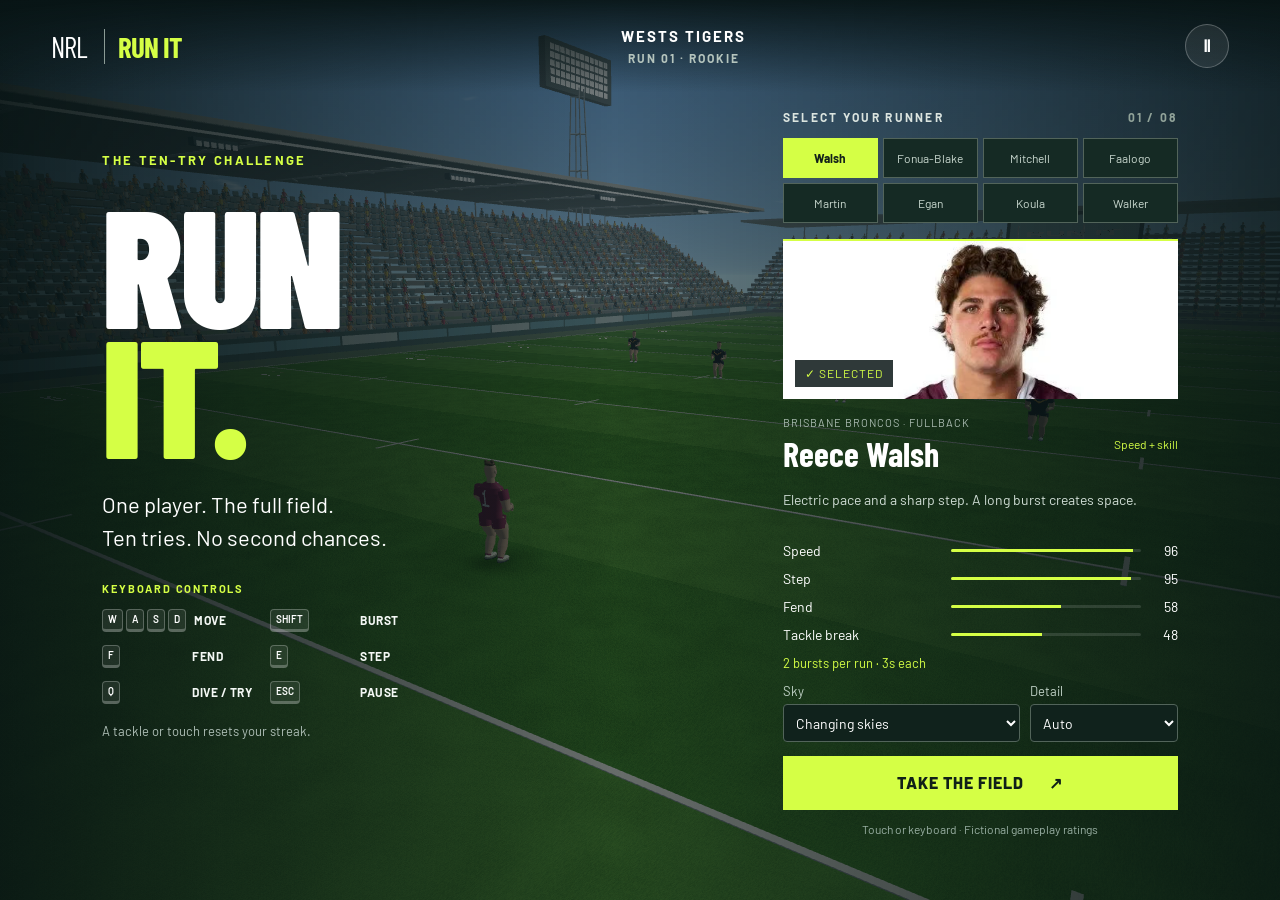
==== index.html @ cd585679 "Match player cards and celebrate game completion" ====
<!doctype html><html lang="en"><head><meta charset="utf-8"><meta name="viewport" content="width=device-width,initial-scale=1,viewport-fit=cover"><title>NRL · Run It</title><link rel="preload" as="image" href="walsh.webp"><link rel="preload" as="image" href="fonua-blake.webp"><link rel="preload" as="image" href="mitchell.webp"><link rel="preload" as="image" href="faalogo.webp"><link rel="preload" as="image" href="martin.webp"><link rel="preload" as="image" href="egan.webp"><link rel="preload" as="image" href="koula.webp"><link rel="preload" as="image" href="walker.webp"><link rel="stylesheet" href="style.css?v=16"></head><body><canvas id="pitch" aria-label="Third-person rugby league game"></canvas><header><div class="brand">NRL <b>RUN IT</b></div><div class="match"><b id="team-name">WESTS TIGERS</b> <span id="level">RUN 01 · ROOKIE</span></div><button id="pause" aria-label="Pause game">Ⅱ</button></header><div id="hud" hidden><div id="runner-hud"></div><div class="score"><strong id="tries">0</strong><span>/ 10<br>CONSECUTIVE TRIES</span></div><div class="distance"><b id="metres">100</b> m to try line<div><i id="progress"></i></div></div><div id="weather-label"></div><div id="message" role="status"></div><div class="abilities"><div><kbd>SHIFT</kbd><b>BURST</b><span id="burst">Ready · 3 sec</span><div class="ability-meter" aria-hidden="true"><i id="burst-bar"></i></div></div><div><kbd>F</kbd><b>FEND</b><span id="fend">Ready</span><div class="ability-meter" aria-hidden="true"><i id="fend-bar"></i></div></div><div><kbd>E</kbd><b>STEP</b><span id="step">Ready</span><div class="ability-meter" aria-hidden="true"><i id="step-bar"></i></div></div><div><kbd>Q</kbd><b>GROUND IT</b><span>At the try line</span><div class="ability-meter" aria-hidden="true"><i id="ground-bar"></i></div></div></div><div class="move"><kbd>W</kbd><kbd>A</kbd><kbd>S</kbd><kbd>D</kbd> MOVE <span>ESC · PAUSE</span></div></div><main id="menu"><section class="intro"><div class="eyebrow">THE TEN-TRY CHALLENGE</div><h1>RUN<br><em>IT.</em></h1><p>One player. The full field.<br>Ten tries. No second chances.</p><div class="rule"><div class="controls-title">KEYBOARD CONTROLS</div><div class="menu-controls"><div><span class="keys"><kbd>W</kbd><kbd>A</kbd><kbd>S</kbd><kbd>D</kbd></span><b>Move</b></div><div><span class="keys"><kbd>SHIFT</kbd></span><b>Burst</b></div><div><span class="keys"><kbd>F</kbd></span><b>Fend</b></div><div><span class="keys"><kbd>E</kbd></span><b>Step</b></div><div><span class="keys"><kbd>Q</kbd></span><b>Dive / try</b></div><div><span class="keys"><kbd>ESC</kbd></span><b>Pause</b></div></div><small>A tackle or touch resets your streak.</small></div></section><section class="selection"><div class="eyebrow">SELECT YOUR RUNNER <span id="selection-count">01 / 08</span></div><div class="runner-picker" aria-label="Choose your attacker"><button id="pick-0" aria-pressed="true">Walsh</button><button id="pick-1" aria-pressed="false">Fonua-Blake</button><button id="pick-2" aria-pressed="false">Mitchell</button><button id="pick-3" aria-pressed="false">Faalogo</button><button id="pick-4" aria-pressed="false">Martin</button><button id="pick-5" aria-pressed="false">Egan</button><button id="pick-6" aria-pressed="false">Koula</button><button id="pick-7" aria-pressed="false">Walker</button></div><div class="portrait"><img id="player-photo" class="solid-background" src="walsh.webp" alt="Reece Walsh in a Brisbane Broncos jersey"><div class="number" id="player-number">1</div><span class="selected">✓ SELECTED</span></div><div class="player-title"><div><small id="player-club">BRISBANE BRONCOS · FULLBACK</small><h2 id="player-name">Reece Walsh</h2></div><span class="role" id="player-style">SPEED<br>+ SKILL</span></div><p id="player-description"></p><div class="stats"><label>Speed <meter id="rating-0" min="0" max="100" value="50"></meter><span id="value-0">50</span></label><label>Step <meter id="rating-1" min="0" max="100" value="50"></meter><span id="value-1">50</span></label><label>Fend <meter id="rating-2" min="0" max="100" value="50"></meter><span id="value-2">50</span></label><label>Tackle break <meter id="rating-3" min="0" max="100" value="50"></meter><span id="value-3">50</span></label></div><div id="burst-info"></div><div class="scene-options"><label>Sky<select id="weather-select"><option value="auto">Changing skies</option><option value="clear">Clear afternoon</option><option value="clouds">Cloudy</option><option value="sunset">Sunset</option><option value="storm">Storm</option><option value="night">Night under lights</option></select></label><label>Detail<select id="detail-select"><option value="auto">Auto</option><option value="high">High</option><option value="performance">Performance</option></select></label></div><button class="primary" id="start">TAKE THE FIELD <span>↗</span></button><p class="footnote">Touch or keyboard · Fictional gameplay ratings</p></section></main><div id="overlay" hidden><canvas id="celebration-canvas" hidden aria-hidden="true"></canvas><div><div id="victory-banner" hidden><span>TEN-TRY CHAMPION</span><strong>10 FROM 10</strong><small id="victory-runner">REECE WALSH</small></div><div class="eyebrow" id="result-label">RUN OVER</div><h2 id="result-title">Tackled.</h2><p id="result-body"></p><button class="primary" id="again">TRY AGAIN</button><div class="continue-hint"><kbd>SPACE</kbd><span>OR</span><kbd>ENTER</kbd> CONTINUE</div><button class="secondary" id="choose">PLAYER SELECT</button></div></div><div id="unsupported" hidden>WebGL is unavailable. Please enable hardware acceleration and reload in a desktop browser.</div><div id="touch-controls" hidden><div id="thumbstick" aria-label="Drag to move in any direction"><span class="north">▲</span><span class="south">▼</span><span class="west">◀</span><span class="east">▶</span><div id="stick-knob"></div></div><div class="touch-skills"><button id="touch-burst" title="BURST (Shift)"><kbd>SHIFT</kbd><b>BURST</b><span id="touch-burst-status">Ready</span><div class="ability-meter" aria-hidden="true"><i id="touch-burst-bar"></i></div></button><button id="touch-fend" title="FEND (F)"><kbd>F</kbd><b>FEND</b><span id="touch-fend-status">Ready</span><div class="ability-meter" aria-hidden="true"><i id="touch-fend-bar"></i></div></button><button id="touch-step" title="STEP (E)"><kbd>E</kbd><b>STEP</b><span id="touch-step-status">Ready</span><div class="ability-meter" aria-hidden="true"><i id="touch-step-bar"></i></div></button><button id="touch-ground" title="DIVE / TRY (Q)"><kbd>Q</kbd><b>DIVE / TRY</b><span id="touch-ground-status">Ready</span><div class="ability-meter" aria-hidden="true"><i id="touch-ground-bar"></i></div></button></div></div><div id="rotate-screen" hidden><div><div class="rotate-symbol">↻</div><h2>Rotate to play</h2><p>Turn your phone sideways.<br>NRL Run It plays in landscape.</p><button id="rotate-button" class="primary">LANDSCAPE / FULL SCREEN</button></div></div><script type="module" src="game.js?v=16"></script></body></html>
---- style.css ----
@import url('https://fonts.googleapis.com/css2?family=Barlow+Condensed:wght@600;700;800;900&family=Barlow:wght@400;500;600;700&display=swap');
:root{color-scheme:dark;--lime:#d5ff45;--ink:#0b1717}*{box-sizing:border-box}body{margin:0;background:var(--ink);color:#fff;font-family:Barlow,Arial,sans-serif;overflow:hidden}button{font:inherit;cursor:pointer}button:focus-visible{outline:3px solid white;outline-offset:5px}[hidden]{display:none!important}#pitch{position:fixed;width:100%;height:100%;inset:0}header{position:absolute;top:0;left:0;right:0;height:92px;display:flex;align-items:center;justify-content:space-between;padding:0 4%;background:linear-gradient(#071313e8,transparent);z-index:3}.brand{font-family:'Barlow Condensed',Impact,sans-serif;font-size:29px;letter-spacing:-1px}.brand b{border-left:1px solid #8b9b95;margin-left:13px;padding-left:13px;color:var(--lime)}.match{text-align:center;font-size:15px;font-weight:700;letter-spacing:2px}.match span{display:block;color:#b5c4bd;font-size:12px;margin-top:6px}#pause{background:#ffffff15;border:1px solid #ffffff40;border-radius:50%;width:44px;height:44px;color:#fff;font-weight:bold}#menu{position:absolute;inset:0;display:flex;align-items:center;justify-content:space-between;padding:110px 8% 32px;background:linear-gradient(90deg,#071313ea 0%,#07131375 48%,#071313dd 100%);gap:40px}.eyebrow{font-size:13px;font-weight:700;letter-spacing:2.3px;color:var(--lime)}.intro h1{font-family:'Barlow Condensed',Impact,sans-serif;font-size:clamp(100px,13vw,190px);line-height:.78;margin:30px 0;font-weight:900;letter-spacing:-4px}.intro em{font-style:normal;color:var(--lime)}.intro p{font-size:22px;line-height:1.5}.rule{font-size:14px;color:#b4c5bd;line-height:1.8;margin-top:25px}kbd{display:inline-block;background:#ffffff13;border:1px solid #ffffff40;border-bottom:3px solid #ffffff40;border-radius:4px;padding:4px 7px;font:600 12px Barlow,Arial;color:white}.selection{width:355px;flex-shrink:0}.selection>.eyebrow{display:flex;justify-content:space-between;color:#dbe4df;font-size:12px}.eyebrow span{color:#91a399}.portrait{height:235px;margin-top:16px;background:linear-gradient(145deg,#577163,#152825);position:relative;overflow:hidden;border-top:2px solid var(--lime)}.portrait img{height:120%;width:100%;object-fit:cover;object-position:top;mix-blend-mode:normal}.number{position:absolute;right:10px;bottom:-16px;font:900 100px 'Barlow Condensed',Impact;opacity:.22}.selected{position:absolute;bottom:12px;left:12px;color:var(--lime);background:#0b1717d9;padding:6px 10px;font-size:12px;letter-spacing:1px}.player-title{display:flex;justify-content:space-between;align-items:center;margin:18px 0}.player-title small{font-size:11px;letter-spacing:1px;color:#a8b9af}h2{font-family:'Barlow Condensed',Impact,sans-serif;font-size:40px;margin:3px 0}.role{font-size:12px;line-height:1.5;text-align:right;color:var(--lime)}.stats label{display:flex;align-items:center;justify-content:space-between;gap:15px;font-size:14px;margin:11px 0}.stats meter{margin-left:auto;width:48%;height:7px}meter::-webkit-meter-bar{background:#ffffff20;border:0}meter::-webkit-meter-optimum-value{background:var(--lime)}meter::-moz-meter-bar{background:var(--lime)}.primary{background:var(--lime);color:#102018;width:100%;border:0;padding:17px 22px;font-weight:800;font-size:16px;letter-spacing:1px;margin-top:20px;display:flex;justify-content:center;gap:25px}.primary:hover{background:#e3ff85}.footnote{font-size:12px;color:#99afa3;text-align:center}.score{position:absolute;top:112px;left:4%;display:flex;align-items:center;gap:14px}.score strong{font:800 70px 'Barlow Condensed',Impact;color:var(--lime)}.score span{font-size:13px;line-height:1.7;letter-spacing:1px}.distance{position:absolute;top:120px;right:4%;text-align:right;font-size:14px}.distance b{font:700 38px 'Barlow Condensed',Impact}.distance div{width:180px;height:4px;background:#ffffff40;margin-top:8px}.distance i{display:block;height:100%;background:var(--lime);width:0}.abilities{position:absolute;bottom:62px;left:50%;transform:translateX(-50%);display:flex;gap:10px}.abilities>div{width:135px;background:#091815de;border:1px solid #ffffff25;padding:12px;display:grid;gap:7px}.abilities kbd{justify-self:start}.abilities b{font-size:13px;letter-spacing:1px}.abilities span{font-size:12px;color:var(--lime)}.move{position:absolute;bottom:20px;text-align:center;width:100%;font-size:12px;letter-spacing:1px}.move span{margin-left:25px;color:#bdcbc2}#message{position:absolute;top:29%;text-align:center;width:100%;font:800 32px 'Barlow Condensed',Impact;color:var(--lime);text-shadow:0 2px 12px black}#overlay{position:absolute;inset:0;background:#071313c9;display:grid;place-items:center;z-index:4;backdrop-filter:blur(6px)}#overlay>div{width:380px;text-align:center;padding:25px}#overlay h2{font-size:70px;margin:16px 0}#overlay p{line-height:1.6;color:#c4d0c9}.secondary{background:none;color:white;border:0;margin-top:22px;font-size:13px;letter-spacing:1px}#unsupported{position:absolute;inset:40% 10%;background:#132722;padding:25px;z-index:9}@media(max-height:760px){.portrait{height:175px}.intro h1{font-size:130px}.stats label{margin:8px 0}.selection .primary{margin-top:12px}#menu{padding-top:100px}}@media(max-width:760px){#menu{padding:90px 5% 20px;gap:20px}.intro{display:none}.selection{margin:auto;width:min(355px,100%)}header{height:76px}.brand{font-size:23px}.match{font-size:11px;letter-spacing:1px}.abilities{gap:4px;width:95%}.abilities>div{width:25%;padding:8px}.score{top:85px}.distance{top:95px}.move span{display:none}}

.runner-picker{display:grid;grid-template-columns:repeat(4,1fr);gap:5px;margin-top:14px}.runner-picker button{color:#c9d8cf;background:#152a24;border:1px solid #52645a;padding:10px 2px;font-size:12px;min-height:40px}.runner-picker button[aria-pressed=true]{background:var(--lime);color:#13211a;border-color:var(--lime);font-weight:700}.selection{width:395px}.selection .portrait{height:190px}.player-title h2{font-size:34px}.role{max-width:90px}.selection .player-title{margin:12px 0}#player-description{font-size:14px;line-height:1.5;margin:10px 0;color:#d0ddd5;min-height:42px}#burst-info{font-size:13px;color:var(--lime);margin-top:12px}#runner-hud{position:absolute;left:4%;top:92px;font-size:14px;color:var(--lime)}.match b{font-weight:700}.stats label>span{width:22px;text-align:right}#menu{overflow-y:auto}.selection .primary{margin-top:14px}@media(max-height:800px){#menu{align-items:flex-start}.selection .portrait{height:135px}.selection .stats label{margin:6px 0}.intro{padding-top:45px}}@media(max-width:760px){.selection{width:min(395px,100%)}.match{max-width:48%}#runner-hud{top:78px}.score{top:102px}}

#touch-controls{position:fixed;inset:0;pointer-events:none;z-index:3;user-select:none;-webkit-user-select:none}#thumbstick{position:absolute;left:max(22px,env(safe-area-inset-left));bottom:max(18px,env(safe-area-inset-bottom));width:138px;height:138px;border-radius:50%;background:#081b18aa;border:2px solid #d5ff4570;pointer-events:auto;touch-action:none;display:grid;place-items:center}#thumbstick>span{position:absolute;color:#d5ff45b0;font-size:18px}#thumbstick .north{top:7px}#thumbstick .south{bottom:7px}#thumbstick .west{left:9px}#thumbstick .east{right:9px}#stick-knob{width:53px;height:53px;border-radius:50%;background:#d5ff45c9;border:2px solid #f0ffd2;box-shadow:0 3px 12px #0006;pointer-events:none}.touch-skills{position:absolute;right:max(20px,env(safe-area-inset-right));bottom:max(16px,env(safe-area-inset-bottom));display:grid;grid-template-columns:repeat(2,90px);gap:9px}.touch-skills button{border-radius:22px;min-height:62px;border:1px solid #d5ff4588;background:#102820ed;color:white;touch-action:none;pointer-events:auto;display:grid;place-content:center;gap:5px}.touch-skills button b{font-size:14px}.touch-skills button span{font-size:12px;color:var(--lime)}.touch-skills button:active{background:#506d27}.touch-skills button:disabled{opacity:.55}.touch-skills #touch-ground{border-color:white}#rotate-screen{position:fixed;inset:0;z-index:30;background:#0b1717;display:grid;place-items:center;text-align:center;padding:24px}#rotate-screen>div{max-width:350px}.rotate-symbol{font-size:80px;color:var(--lime)}#rotate-screen p{line-height:1.6;color:#c6d8cf}body{overscroll-behavior:none}button{touch-action:manipulation}
@media(any-pointer:coarse){.abilities,.move{display:none}#pitch{touch-action:none}header{padding-left:max(20px,env(safe-area-inset-left));padding-right:max(20px,env(safe-area-inset-right))}.rule{display:none}}
@media(any-pointer:coarse) and (orientation:landscape) and (max-height:600px){header{height:52px}.brand{font-size:23px}.match{font-size:12px;max-width:48%}.match span{margin-top:2px}#pause{height:38px;width:38px}#runner-hud{top:56px;left:max(22px,env(safe-area-inset-left));font-size:12px}.score{top:74px;left:max(22px,env(safe-area-inset-left));gap:8px}.score strong{font-size:42px}.score span{font-size:10px}.distance{top:55px;right:max(22px,env(safe-area-inset-right));font-size:12px}.distance b{font-size:28px}.distance div{width:130px}#message{top:24%;font-size:25px}#menu{padding:62px max(24px,env(safe-area-inset-right)) 15px;display:block}.intro{display:none}.selection{width:100%;max-width:820px;margin:auto;display:grid;grid-template-columns:35% 1fr;gap:5px 20px}.selection>.eyebrow{grid-column:1/-1}.runner-picker{grid-column:1/-1;margin:3px 0}.selection .portrait{grid-column:1;grid-row:3/8;height:190px;margin:5px 0}.selection .player-title{grid-column:2;margin:0}.selection h2{font-size:27px}.selection .role{display:none}#player-description{grid-column:2;font-size:13px;min-height:0;margin:0}.stats{display:none}#burst-info{grid-column:2;margin:4px 0;font-size:12px}.selection #start{grid-column:2;margin:0;padding:12px;min-height:44px}.selection .footnote{grid-column:2;margin:0}.runner-picker button{min-height:38px;padding:6px;font-size:13px}#overlay>div{padding:10px;width:350px}#overlay h2{font-size:48px;margin:8px 0}#overlay .primary{margin-top:8px;padding:12px}#overlay .secondary{margin-top:12px}}

.scene-options{display:grid;grid-template-columns:1.6fr 1fr;gap:10px;margin-top:12px}.scene-options label{font-size:13px;color:#c0d1c6;display:grid;gap:5px}.scene-options select{border:1px solid #52645a;border-radius:4px;background:#10221c;color:#fff;min-height:38px;width:100%;font:14px Barlow,Arial,sans-serif;padding:5px 8px}#weather-label{position:absolute;top:94px;left:50%;transform:translateX(-50%);font-size:13px;letter-spacing:.8px;color:#e7eddd;text-shadow:0 2px 5px #000}#menu{align-items:flex-start}.selection .portrait{height:160px}.intro{margin-top:42px}@media(any-pointer:coarse) and (orientation:landscape) and (max-height:600px){.scene-options{grid-column:2;margin-top:0;gap:8px}.scene-options label{font-size:12px}.scene-options select{min-height:34px;font-size:13px}.selection .portrait{height:210px;grid-row:3/10}.selection #start{grid-row:auto}.selection .footnote{display:none}#weather-label{top:79px;font-size:12px}}

.touch-skills button{min-height:76px;padding:8px 4px;gap:3px}.touch-skills button kbd{justify-self:center;font-size:12px;line-height:14px;padding:1px 6px;border-bottom-width:2px;color:#fff}

.controls-title{color:#d5ff45;font-size:11px;font-weight:700;letter-spacing:1.8px;margin-bottom:8px}.menu-controls{display:grid;grid-template-columns:1.15fr 1fr;gap:7px 18px;max-width:430px;margin-bottom:11px}.menu-controls>div{display:flex;align-items:center;gap:8px;min-height:29px}.menu-controls .keys{display:flex;align-items:center;gap:3px;min-width:82px}.menu-controls kbd{padding:2px 5px;font-size:10px;line-height:15px;text-align:center}.menu-controls b{color:#f4f8f5;font-size:12px;letter-spacing:.5px;text-transform:uppercase}.rule small{color:#aebeb6;font-size:13px}

.ability-meter{height:5px;width:100%;overflow:hidden;background:#ffffff1f;border:1px solid #ffffff1c;border-radius:5px}.ability-meter i{display:block;width:100%;height:100%;background:linear-gradient(90deg,#8fcf24,#d5ff45);box-shadow:0 0 8px #d5ff4575;transform:scaleX(1);transform-origin:left center;transition:transform .08s linear}.touch-skills .ability-meter{width:68px;justify-self:center;height:4px}

.continue-hint{display:flex;align-items:center;justify-content:center;gap:7px!important;margin:11px 0 0!important;color:#b8c8c0!important;font-size:11px!important;letter-spacing:1px}.continue-hint kbd{padding:2px 6px;font-size:10px}.continue-hint span{opacity:.7}
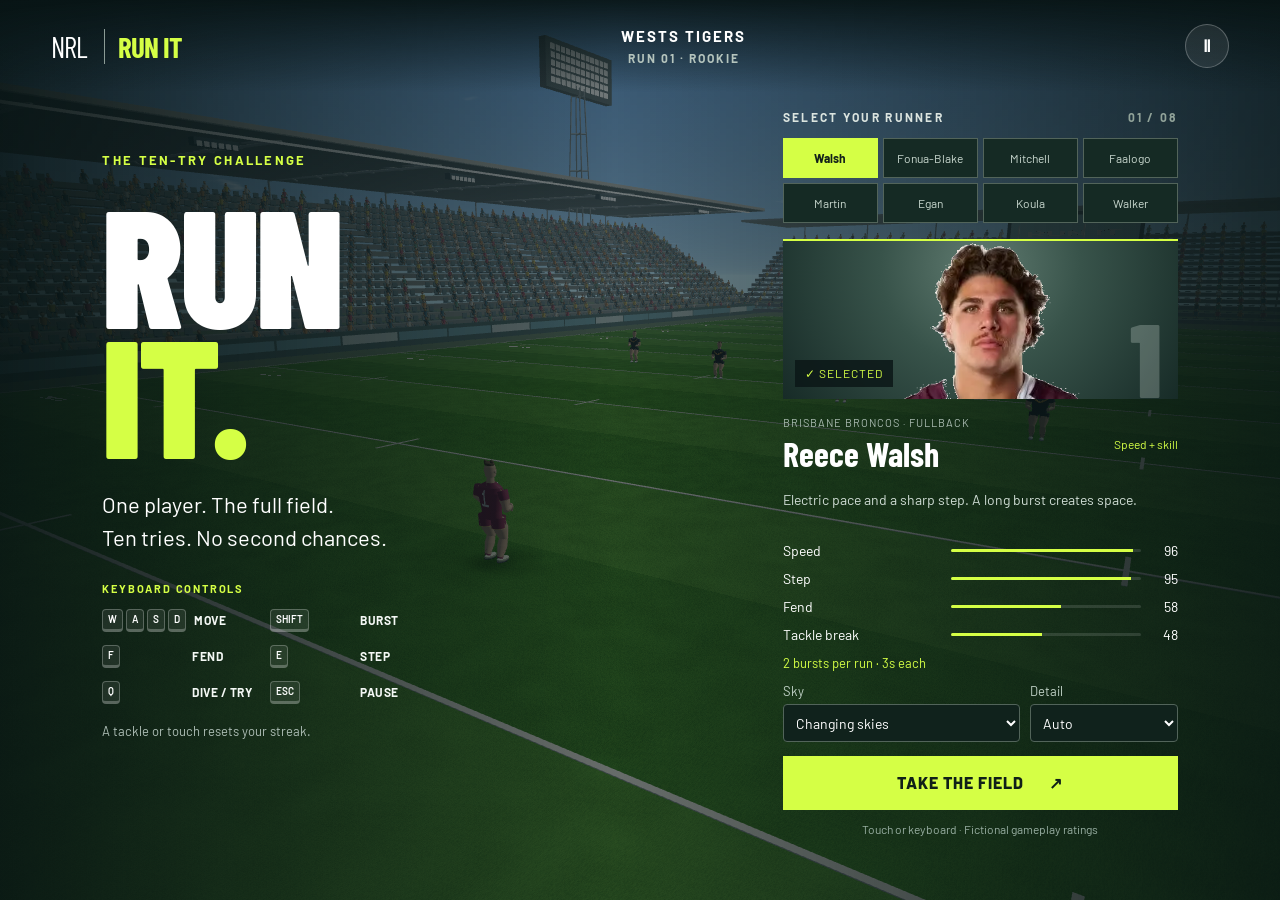
==== commit 6a4cfcb3: "Fix first four player card cutouts" ====
--- a/index.html
+++ b/index.html
@@ -1 +1 @@
-<!doctype html><html lang="en"><head><meta charset="utf-8"><meta name="viewport" content="width=device-width,initial-scale=1,viewport-fit=cover"><title>NRL · Run It</title><link rel="preload" as="image" href="walsh.webp"><link rel="preload" as="image" href="fonua-blake.webp"><link rel="preload" as="image" href="mitchell.webp"><link rel="preload" as="image" href="faalogo.webp"><link rel="preload" as="image" href="martin.webp"><link rel="preload" as="image" href="egan.webp"><link rel="preload" as="image" href="koula.webp"><link rel="preload" as="image" href="walker.webp"><link rel="stylesheet" href="style.css?v=16"></head><body><canvas id="pitch" aria-label="Third-person rugby league game"></canvas><header><div class="brand">NRL <b>RUN IT</b></div><div class="match"><b id="team-name">WESTS TIGERS</b> <span id="level">RUN 01 · ROOKIE</span></div><button id="pause" aria-label="Pause game">Ⅱ</button></header><div id="hud" hidden><div id="runner-hud"></div><div class="score"><strong id="tries">0</strong><span>/ 10<br>CONSECUTIVE TRIES</span></div><div class="distance"><b id="metres">100</b> m to try line<div><i id="progress"></i></div></div><div id="weather-label"></div><div id="message" role="status"></div><div class="abilities"><div><kbd>SHIFT</kbd><b>BURST</b><span id="burst">Ready · 3 sec</span><div class="ability-meter" aria-hidden="true"><i id="burst-bar"></i></div></div><div><kbd>F</kbd><b>FEND</b><span id="fend">Ready</span><div class="ability-meter" aria-hidden="true"><i id="fend-bar"></i></div></div><div><kbd>E</kbd><b>STEP</b><span id="step">Ready</span><div class="ability-meter" aria-hidden="true"><i id="step-bar"></i></div></div><div><kbd>Q</kbd><b>GROUND IT</b><span>At the try line</span><div class="ability-meter" aria-hidden="true"><i id="ground-bar"></i></div></div></div><div class="move"><kbd>W</kbd><kbd>A</kbd><kbd>S</kbd><kbd>D</kbd> MOVE <span>ESC · PAUSE</span></div></div><main id="menu"><section class="intro"><div class="eyebrow">THE TEN-TRY CHALLENGE</div><h1>RUN<br><em>IT.</em></h1><p>One player. The full field.<br>Ten tries. No second chances.</p><div class="rule"><div class="controls-title">KEYBOARD CONTROLS</div><div class="menu-controls"><div><span class="keys"><kbd>W</kbd><kbd>A</kbd><kbd>S</kbd><kbd>D</kbd></span><b>Move</b></div><div><span class="keys"><kbd>SHIFT</kbd></span><b>Burst</b></div><div><span class="keys"><kbd>F</kbd></span><b>Fend</b></div><div><span class="keys"><kbd>E</kbd></span><b>Step</b></div><div><span class="keys"><kbd>Q</kbd></span><b>Dive / try</b></div><div><span class="keys"><kbd>ESC</kbd></span><b>Pause</b></div></div><small>A tackle or touch resets your streak.</small></div></section><section class="selection"><div class="eyebrow">SELECT YOUR RUNNER <span id="selection-count">01 / 08</span></div><div class="runner-picker" aria-label="Choose your attacker"><button id="pick-0" aria-pressed="true">Walsh</button><button id="pick-1" aria-pressed="false">Fonua-Blake</button><button id="pick-2" aria-pressed="false">Mitchell</button><button id="pick-3" aria-pressed="false">Faalogo</button><button id="pick-4" aria-pressed="false">Martin</button><button id="pick-5" aria-pressed="false">Egan</button><button id="pick-6" aria-pressed="false">Koula</button><button id="pick-7" aria-pressed="false">Walker</button></div><div class="portrait"><img id="player-photo" class="solid-background" src="walsh.webp" alt="Reece Walsh in a Brisbane Broncos jersey"><div class="number" id="player-number">1</div><span class="selected">✓ SELECTED</span></div><div class="player-title"><div><small id="player-club">BRISBANE BRONCOS · FULLBACK</small><h2 id="player-name">Reece Walsh</h2></div><span class="role" id="player-style">SPEED<br>+ SKILL</span></div><p id="player-description"></p><div class="stats"><label>Speed <meter id="rating-0" min="0" max="100" value="50"></meter><span id="value-0">50</span></label><label>Step <meter id="rating-1" min="0" max="100" value="50"></meter><span id="value-1">50</span></label><label>Fend <meter id="rating-2" min="0" max="100" value="50"></meter><span id="value-2">50</span></label><label>Tackle break <meter id="rating-3" min="0" max="100" value="50"></meter><span id="value-3">50</span></label></div><div id="burst-info"></div><div class="scene-options"><label>Sky<select id="weather-select"><option value="auto">Changing skies</option><option value="clear">Clear afternoon</option><option value="clouds">Cloudy</option><option value="sunset">Sunset</option><option value="storm">Storm</option><option value="night">Night under lights</option></select></label><label>Detail<select id="detail-select"><option value="auto">Auto</option><option value="high">High</option><option value="performance">Performance</option></select></label></div><button class="primary" id="start">TAKE THE FIELD <span>↗</span></button><p class="footnote">Touch or keyboard · Fictional gameplay ratings</p></section></main><div id="overlay" hidden><canvas id="celebration-canvas" hidden aria-hidden="true"></canvas><div><div id="victory-banner" hidden><span>TEN-TRY CHAMPION</span><strong>10 FROM 10</strong><small id="victory-runner">REECE WALSH</small></div><div class="eyebrow" id="result-label">RUN OVER</div><h2 id="result-title">Tackled.</h2><p id="result-body"></p><button class="primary" id="again">TRY AGAIN</button><div class="continue-hint"><kbd>SPACE</kbd><span>OR</span><kbd>ENTER</kbd> CONTINUE</div><button class="secondary" id="choose">PLAYER SELECT</button></div></div><div id="unsupported" hidden>WebGL is unavailable. Please enable hardware acceleration and reload in a desktop browser.</div><div id="touch-controls" hidden><div id="thumbstick" aria-label="Drag to move in any direction"><span class="north">▲</span><span class="south">▼</span><span class="west">◀</span><span class="east">▶</span><div id="stick-knob"></div></div><div class="touch-skills"><button id="touch-burst" title="BURST (Shift)"><kbd>SHIFT</kbd><b>BURST</b><span id="touch-burst-status">Ready</span><div class="ability-meter" aria-hidden="true"><i id="touch-burst-bar"></i></div></button><button id="touch-fend" title="FEND (F)"><kbd>F</kbd><b>FEND</b><span id="touch-fend-status">Ready</span><div class="ability-meter" aria-hidden="true"><i id="touch-fend-bar"></i></div></button><button id="touch-step" title="STEP (E)"><kbd>E</kbd><b>STEP</b><span id="touch-step-status">Ready</span><div class="ability-meter" aria-hidden="true"><i id="touch-step-bar"></i></div></button><button id="touch-ground" title="DIVE / TRY (Q)"><kbd>Q</kbd><b>DIVE / TRY</b><span id="touch-ground-status">Ready</span><div class="ability-meter" aria-hidden="true"><i id="touch-ground-bar"></i></div></button></div></div><div id="rotate-screen" hidden><div><div class="rotate-symbol">↻</div><h2>Rotate to play</h2><p>Turn your phone sideways.<br>NRL Run It plays in landscape.</p><button id="rotate-button" class="primary">LANDSCAPE / FULL SCREEN</button></div></div><script type="module" src="game.js?v=16"></script></body></html>
+<!doctype html><html lang="en"><head><meta charset="utf-8"><meta name="viewport" content="width=device-width,initial-scale=1,viewport-fit=cover"><title>NRL · Run It</title><link rel="preload" as="image" href="walsh-card.webp"><link rel="preload" as="image" href="fonua-blake-card.webp"><link rel="preload" as="image" href="mitchell-card.webp"><link rel="preload" as="image" href="faalogo-card.webp"><link rel="preload" as="image" href="martin.webp"><link rel="preload" as="image" href="egan.webp"><link rel="preload" as="image" href="koula.webp"><link rel="preload" as="image" href="walker.webp"><link rel="stylesheet" href="style.css?v=17"></head><body><canvas id="pitch" aria-label="Third-person rugby league game"></canvas><header><div class="brand">NRL <b>RUN IT</b></div><div class="match"><b id="team-name">WESTS TIGERS</b> <span id="level">RUN 01 · ROOKIE</span></div><button id="pause" aria-label="Pause game">Ⅱ</button></header><div id="hud" hidden><div id="runner-hud"></div><div class="score"><strong id="tries">0</strong><span>/ 10<br>CONSECUTIVE TRIES</span></div><div class="distance"><b id="metres">100</b> m to try line<div><i id="progress"></i></div></div><div id="weather-label"></div><div id="message" role="status"></div><div class="abilities"><div><kbd>SHIFT</kbd><b>BURST</b><span id="burst">Ready · 3 sec</span><div class="ability-meter" aria-hidden="true"><i id="burst-bar"></i></div></div><div><kbd>F</kbd><b>FEND</b><span id="fend">Ready</span><div class="ability-meter" aria-hidden="true"><i id="fend-bar"></i></div></div><div><kbd>E</kbd><b>STEP</b><span id="step">Ready</span><div class="ability-meter" aria-hidden="true"><i id="step-bar"></i></div></div><div><kbd>Q</kbd><b>GROUND IT</b><span>At the try line</span><div class="ability-meter" aria-hidden="true"><i id="ground-bar"></i></div></div></div><div class="move"><kbd>W</kbd><kbd>A</kbd><kbd>S</kbd><kbd>D</kbd> MOVE <span>ESC · PAUSE</span></div></div><main id="menu"><section class="intro"><div class="eyebrow">THE TEN-TRY CHALLENGE</div><h1>RUN<br><em>IT.</em></h1><p>One player. The full field.<br>Ten tries. No second chances.</p><div class="rule"><div class="controls-title">KEYBOARD CONTROLS</div><div class="menu-controls"><div><span class="keys"><kbd>W</kbd><kbd>A</kbd><kbd>S</kbd><kbd>D</kbd></span><b>Move</b></div><div><span class="keys"><kbd>SHIFT</kbd></span><b>Burst</b></div><div><span class="keys"><kbd>F</kbd></span><b>Fend</b></div><div><span class="keys"><kbd>E</kbd></span><b>Step</b></div><div><span class="keys"><kbd>Q</kbd></span><b>Dive / try</b></div><div><span class="keys"><kbd>ESC</kbd></span><b>Pause</b></div></div><small>A tackle or touch resets your streak.</small></div></section><section class="selection"><div class="eyebrow">SELECT YOUR RUNNER <span id="selection-count">01 / 08</span></div><div class="runner-picker" aria-label="Choose your attacker"><button id="pick-0" aria-pressed="true">Walsh</button><button id="pick-1" aria-pressed="false">Fonua-Blake</button><button id="pick-2" aria-pressed="false">Mitchell</button><button id="pick-3" aria-pressed="false">Faalogo</button><button id="pick-4" aria-pressed="false">Martin</button><button id="pick-5" aria-pressed="false">Egan</button><button id="pick-6" aria-pressed="false">Koula</button><button id="pick-7" aria-pressed="false">Walker</button></div><div class="portrait"><img id="player-photo" src="walsh-card.webp" alt="Reece Walsh in a Brisbane Broncos jersey"><div class="number" id="player-number">1</div><span class="selected">✓ SELECTED</span></div><div class="player-title"><div><small id="player-club">BRISBANE BRONCOS · FULLBACK</small><h2 id="player-name">Reece Walsh</h2></div><span class="role" id="player-style">SPEED<br>+ SKILL</span></div><p id="player-description"></p><div class="stats"><label>Speed <meter id="rating-0" min="0" max="100" value="50"></meter><span id="value-0">50</span></label><label>Step <meter id="rating-1" min="0" max="100" value="50"></meter><span id="value-1">50</span></label><label>Fend <meter id="rating-2" min="0" max="100" value="50"></meter><span id="value-2">50</span></label><label>Tackle break <meter id="rating-3" min="0" max="100" value="50"></meter><span id="value-3">50</span></label></div><div id="burst-info"></div><div class="scene-options"><label>Sky<select id="weather-select"><option value="auto">Changing skies</option><option value="clear">Clear afternoon</option><option value="clouds">Cloudy</option><option value="sunset">Sunset</option><option value="storm">Storm</option><option value="night">Night under lights</option></select></label><label>Detail<select id="detail-select"><option value="auto">Auto</option><option value="high">High</option><option value="performance">Performance</option></select></label></div><button class="primary" id="start">TAKE THE FIELD <span>↗</span></button><p class="footnote">Touch or keyboard · Fictional gameplay ratings</p></section></main><div id="overlay" hidden><canvas id="celebration-canvas" hidden aria-hidden="true"></canvas><div><div id="victory-banner" hidden><span>TEN-TRY CHAMPION</span><strong>10 FROM 10</strong><small id="victory-runner">REECE WALSH</small></div><div class="eyebrow" id="result-label">RUN OVER</div><h2 id="result-title">Tackled.</h2><p id="result-body"></p><button class="primary" id="again">TRY AGAIN</button><div class="continue-hint"><kbd>SPACE</kbd><span>OR</span><kbd>ENTER</kbd> CONTINUE</div><button class="secondary" id="choose">PLAYER SELECT</button></div></div><div id="unsupported" hidden>WebGL is unavailable. Please enable hardware acceleration and reload in a desktop browser.</div><div id="touch-controls" hidden><div id="thumbstick" aria-label="Drag to move in any direction"><span class="north">▲</span><span class="south">▼</span><span class="west">◀</span><span class="east">▶</span><div id="stick-knob"></div></div><div class="touch-skills"><button id="touch-burst" title="BURST (Shift)"><kbd>SHIFT</kbd><b>BURST</b><span id="touch-burst-status">Ready</span><div class="ability-meter" aria-hidden="true"><i id="touch-burst-bar"></i></div></button><button id="touch-fend" title="FEND (F)"><kbd>F</kbd><b>FEND</b><span id="touch-fend-status">Ready</span><div class="ability-meter" aria-hidden="true"><i id="touch-fend-bar"></i></div></button><button id="touch-step" title="STEP (E)"><kbd>E</kbd><b>STEP</b><span id="touch-step-status">Ready</span><div class="ability-meter" aria-hidden="true"><i id="touch-step-bar"></i></div></button><button id="touch-ground" title="DIVE / TRY (Q)"><kbd>Q</kbd><b>DIVE / TRY</b><span id="touch-ground-status">Ready</span><div class="ability-meter" aria-hidden="true"><i id="touch-ground-bar"></i></div></button></div></div><div id="rotate-screen" hidden><div><div class="rotate-symbol">↻</div><h2>Rotate to play</h2><p>Turn your phone sideways.<br>NRL Run It plays in landscape.</p><button id="rotate-button" class="primary">LANDSCAPE / FULL SCREEN</button></div></div><script type="module" src="game.js?v=17"></script></body></html>
--- a/style.css
+++ b/style.css
@@ -16,3 +16,26 @@
 .ability-meter{height:5px;width:100%;overflow:hidden;background:#ffffff1f;border:1px solid #ffffff1c;border-radius:5px}.ability-meter i{display:block;width:100%;height:100%;background:linear-gradient(90deg,#8fcf24,#d5ff45);box-shadow:0 0 8px #d5ff4575;transform:scaleX(1);transform-origin:left center;transition:transform .08s linear}.touch-skills .ability-meter{width:68px;justify-self:center;height:4px}
 
 .continue-hint{display:flex;align-items:center;justify-content:center;gap:7px!important;margin:11px 0 0!important;color:#b8c8c0!important;font-size:11px!important;letter-spacing:1px}.continue-hint kbd{padding:2px 6px;font-size:10px}.continue-hint span{opacity:.7}
+
+/* Give every supplied portrait the same floodlit, dark-green card treatment. */
+.portrait{isolation:isolate;background:radial-gradient(circle at 50% 15%,#607b70 0,#38534a 42%,#172b27 100%)}
+.portrait img{position:relative;z-index:1}
+.portrait .number{z-index:2;right:16px;bottom:-10px;color:#eef8f1;opacity:.24;font-size:104px;line-height:1}
+.portrait .selected{z-index:3}
+
+#celebration-canvas{position:absolute;inset:0;width:100%;height:100%;z-index:0;pointer-events:none}
+#overlay>div{position:relative;z-index:1}
+#victory-banner{margin:0 auto 15px;padding:13px 34px 12px;background:linear-gradient(105deg,#d5ff45,#f3ffbf 48%,#d5ff45);color:#0b1717;border:3px solid #fff;box-shadow:0 0 0 6px #d5ff4530,0 16px 50px #0009;transform:skew(-5deg);animation:victory-arrival .58s cubic-bezier(.2,.9,.25,1.2) both}
+#victory-banner>*{display:block;transform:skew(5deg)}
+#victory-banner span{font-size:13px;font-weight:800;letter-spacing:4px}
+#victory-banner strong{font:900 clamp(50px,8vw,88px)/.82 'Barlow Condensed',Impact,sans-serif;letter-spacing:-2px;margin:8px 0 11px}
+#victory-banner small{font-size:14px;font-weight:800;letter-spacing:2px}
+#overlay[data-state="victory"]{background:radial-gradient(circle at center,#153b2ac9,#050d0de8 70%);backdrop-filter:blur(3px)}
+#overlay[data-state="victory"]>div{width:min(680px,calc(100vw - 32px));padding:28px 46px 24px;background:#071713e8;border:1px solid #d5ff4560;box-shadow:0 24px 80px #000b}
+#overlay[data-state="victory"] #result-label{color:#fff}
+#overlay[data-state="victory"] #result-title{font-size:clamp(62px,10vw,104px);line-height:.82;margin:17px 0 12px;color:var(--lime);text-shadow:0 0 28px #d5ff4555}
+#overlay[data-state="victory"] #result-body{font-size:18px;margin:10px auto;max-width:520px;color:#edf6f0}
+#overlay[data-state="victory"] .primary{max-width:360px;margin:20px auto 0}
+@keyframes victory-arrival{from{opacity:0;transform:translateY(-70px) scale(.72) skew(-5deg)}to{opacity:1;transform:translateY(0) scale(1) skew(-5deg)}}
+@media(max-height:600px){#overlay[data-state="victory"]>div{padding:12px 32px}#victory-banner{margin-bottom:8px;padding:7px 24px}#victory-banner strong{font-size:45px;margin:5px 0}#overlay[data-state="victory"] #result-title{font-size:52px;margin:8px 0}#overlay[data-state="victory"] #result-body{font-size:14px;margin:5px auto}#overlay[data-state="victory"] .primary{margin-top:8px;padding:10px}.continue-hint{margin-top:6px!important}}
+@media(prefers-reduced-motion:reduce){#victory-banner{animation:none}}
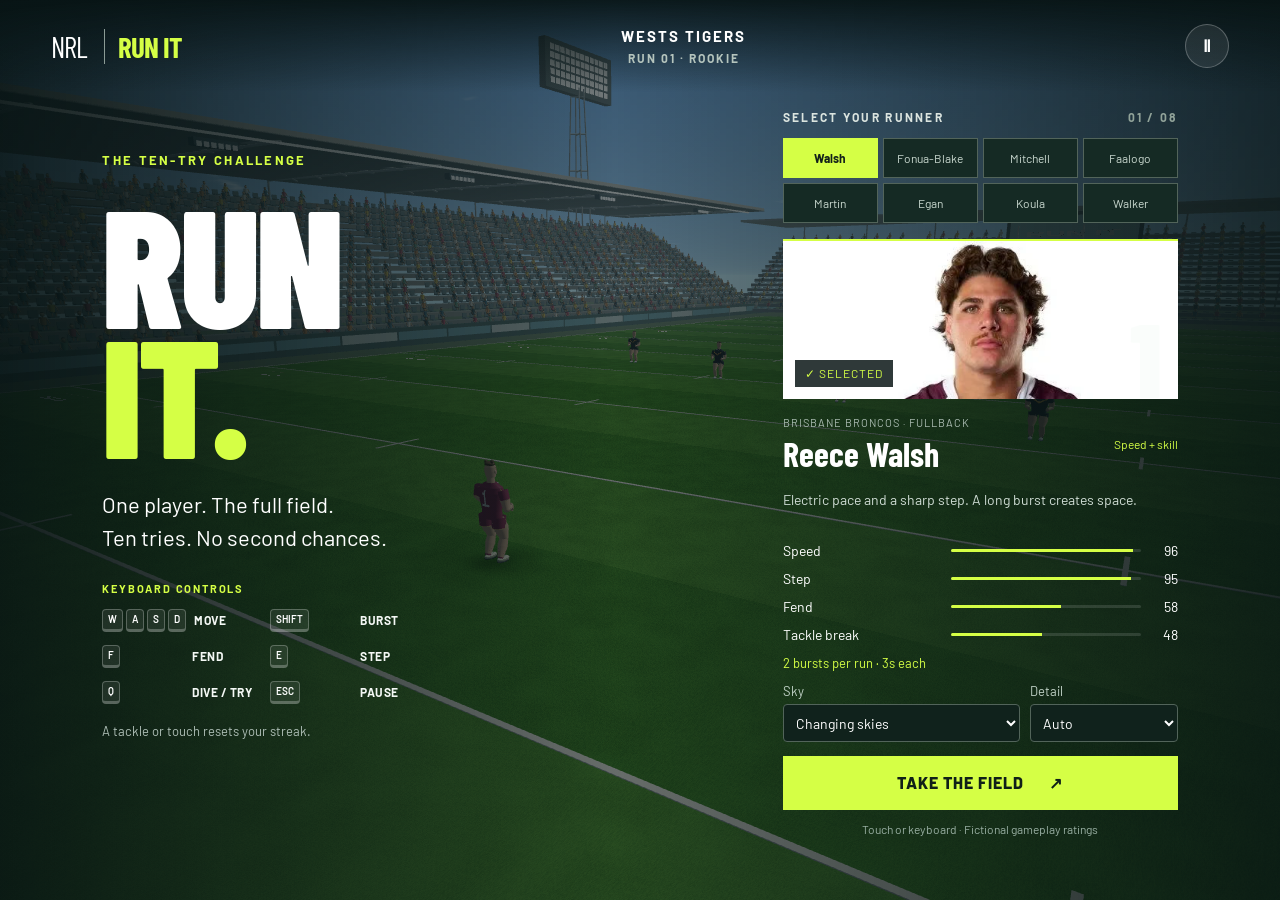
==== commit 7e319a2c: "Restore original white player portraits" ====
--- a/index.html
+++ b/index.html
@@ -1 +1 @@
-<!doctype html><html lang="en"><head><meta charset="utf-8"><meta name="viewport" content="width=device-width,initial-scale=1,viewport-fit=cover"><title>NRL · Run It</title><link rel="preload" as="image" href="walsh-card.webp"><link rel="preload" as="image" href="fonua-blake-card.webp"><link rel="preload" as="image" href="mitchell-card.webp"><link rel="preload" as="image" href="faalogo-card.webp"><link rel="preload" as="image" href="martin.webp"><link rel="preload" as="image" href="egan.webp"><link rel="preload" as="image" href="koula.webp"><link rel="preload" as="image" href="walker.webp"><link rel="stylesheet" href="style.css?v=17"></head><body><canvas id="pitch" aria-label="Third-person rugby league game"></canvas><header><div class="brand">NRL <b>RUN IT</b></div><div class="match"><b id="team-name">WESTS TIGERS</b> <span id="level">RUN 01 · ROOKIE</span></div><button id="pause" aria-label="Pause game">Ⅱ</button></header><div id="hud" hidden><div id="runner-hud"></div><div class="score"><strong id="tries">0</strong><span>/ 10<br>CONSECUTIVE TRIES</span></div><div class="distance"><b id="metres">100</b> m to try line<div><i id="progress"></i></div></div><div id="weather-label"></div><div id="message" role="status"></div><div class="abilities"><div><kbd>SHIFT</kbd><b>BURST</b><span id="burst">Ready · 3 sec</span><div class="ability-meter" aria-hidden="true"><i id="burst-bar"></i></div></div><div><kbd>F</kbd><b>FEND</b><span id="fend">Ready</span><div class="ability-meter" aria-hidden="true"><i id="fend-bar"></i></div></div><div><kbd>E</kbd><b>STEP</b><span id="step">Ready</span><div class="ability-meter" aria-hidden="true"><i id="step-bar"></i></div></div><div><kbd>Q</kbd><b>GROUND IT</b><span>At the try line</span><div class="ability-meter" aria-hidden="true"><i id="ground-bar"></i></div></div></div><div class="move"><kbd>W</kbd><kbd>A</kbd><kbd>S</kbd><kbd>D</kbd> MOVE <span>ESC · PAUSE</span></div></div><main id="menu"><section class="intro"><div class="eyebrow">THE TEN-TRY CHALLENGE</div><h1>RUN<br><em>IT.</em></h1><p>One player. The full field.<br>Ten tries. No second chances.</p><div class="rule"><div class="controls-title">KEYBOARD CONTROLS</div><div class="menu-controls"><div><span class="keys"><kbd>W</kbd><kbd>A</kbd><kbd>S</kbd><kbd>D</kbd></span><b>Move</b></div><div><span class="keys"><kbd>SHIFT</kbd></span><b>Burst</b></div><div><span class="keys"><kbd>F</kbd></span><b>Fend</b></div><div><span class="keys"><kbd>E</kbd></span><b>Step</b></div><div><span class="keys"><kbd>Q</kbd></span><b>Dive / try</b></div><div><span class="keys"><kbd>ESC</kbd></span><b>Pause</b></div></div><small>A tackle or touch resets your streak.</small></div></section><section class="selection"><div class="eyebrow">SELECT YOUR RUNNER <span id="selection-count">01 / 08</span></div><div class="runner-picker" aria-label="Choose your attacker"><button id="pick-0" aria-pressed="true">Walsh</button><button id="pick-1" aria-pressed="false">Fonua-Blake</button><button id="pick-2" aria-pressed="false">Mitchell</button><button id="pick-3" aria-pressed="false">Faalogo</button><button id="pick-4" aria-pressed="false">Martin</button><button id="pick-5" aria-pressed="false">Egan</button><button id="pick-6" aria-pressed="false">Koula</button><button id="pick-7" aria-pressed="false">Walker</button></div><div class="portrait"><img id="player-photo" src="walsh-card.webp" alt="Reece Walsh in a Brisbane Broncos jersey"><div class="number" id="player-number">1</div><span class="selected">✓ SELECTED</span></div><div class="player-title"><div><small id="player-club">BRISBANE BRONCOS · FULLBACK</small><h2 id="player-name">Reece Walsh</h2></div><span class="role" id="player-style">SPEED<br>+ SKILL</span></div><p id="player-description"></p><div class="stats"><label>Speed <meter id="rating-0" min="0" max="100" value="50"></meter><span id="value-0">50</span></label><label>Step <meter id="rating-1" min="0" max="100" value="50"></meter><span id="value-1">50</span></label><label>Fend <meter id="rating-2" min="0" max="100" value="50"></meter><span id="value-2">50</span></label><label>Tackle break <meter id="rating-3" min="0" max="100" value="50"></meter><span id="value-3">50</span></label></div><div id="burst-info"></div><div class="scene-options"><label>Sky<select id="weather-select"><option value="auto">Changing skies</option><option value="clear">Clear afternoon</option><option value="clouds">Cloudy</option><option value="sunset">Sunset</option><option value="storm">Storm</option><option value="night">Night under lights</option></select></label><label>Detail<select id="detail-select"><option value="auto">Auto</option><option value="high">High</option><option value="performance">Performance</option></select></label></div><button class="primary" id="start">TAKE THE FIELD <span>↗</span></button><p class="footnote">Touch or keyboard · Fictional gameplay ratings</p></section></main><div id="overlay" hidden><canvas id="celebration-canvas" hidden aria-hidden="true"></canvas><div><div id="victory-banner" hidden><span>TEN-TRY CHAMPION</span><strong>10 FROM 10</strong><small id="victory-runner">REECE WALSH</small></div><div class="eyebrow" id="result-label">RUN OVER</div><h2 id="result-title">Tackled.</h2><p id="result-body"></p><button class="primary" id="again">TRY AGAIN</button><div class="continue-hint"><kbd>SPACE</kbd><span>OR</span><kbd>ENTER</kbd> CONTINUE</div><button class="secondary" id="choose">PLAYER SELECT</button></div></div><div id="unsupported" hidden>WebGL is unavailable. Please enable hardware acceleration and reload in a desktop browser.</div><div id="touch-controls" hidden><div id="thumbstick" aria-label="Drag to move in any direction"><span class="north">▲</span><span class="south">▼</span><span class="west">◀</span><span class="east">▶</span><div id="stick-knob"></div></div><div class="touch-skills"><button id="touch-burst" title="BURST (Shift)"><kbd>SHIFT</kbd><b>BURST</b><span id="touch-burst-status">Ready</span><div class="ability-meter" aria-hidden="true"><i id="touch-burst-bar"></i></div></button><button id="touch-fend" title="FEND (F)"><kbd>F</kbd><b>FEND</b><span id="touch-fend-status">Ready</span><div class="ability-meter" aria-hidden="true"><i id="touch-fend-bar"></i></div></button><button id="touch-step" title="STEP (E)"><kbd>E</kbd><b>STEP</b><span id="touch-step-status">Ready</span><div class="ability-meter" aria-hidden="true"><i id="touch-step-bar"></i></div></button><button id="touch-ground" title="DIVE / TRY (Q)"><kbd>Q</kbd><b>DIVE / TRY</b><span id="touch-ground-status">Ready</span><div class="ability-meter" aria-hidden="true"><i id="touch-ground-bar"></i></div></button></div></div><div id="rotate-screen" hidden><div><div class="rotate-symbol">↻</div><h2>Rotate to play</h2><p>Turn your phone sideways.<br>NRL Run It plays in landscape.</p><button id="rotate-button" class="primary">LANDSCAPE / FULL SCREEN</button></div></div><script type="module" src="game.js?v=17"></script></body></html>+<!doctype html><html lang="en"><head><meta charset="utf-8"><meta name="viewport" content="width=device-width,initial-scale=1,viewport-fit=cover"><title>NRL · Run It</title><link rel="preload" as="image" href="walsh.webp"><link rel="preload" as="image" href="fonua-blake.webp"><link rel="preload" as="image" href="mitchell.webp"><link rel="preload" as="image" href="faalogo.webp"><link rel="preload" as="image" href="martin.webp"><link rel="preload" as="image" href="egan.webp"><link rel="preload" as="image" href="koula.webp"><link rel="preload" as="image" href="walker.webp"><link rel="stylesheet" href="style.css?v=18"></head><body><canvas id="pitch" aria-label="Third-person rugby league game"></canvas><header><div class="brand">NRL <b>RUN IT</b></div><div class="match"><b id="team-name">WESTS TIGERS</b> <span id="level">RUN 01 · ROOKIE</span></div><button id="pause" aria-label="Pause game">Ⅱ</button></header><div id="hud" hidden><div id="runner-hud"></div><div class="score"><strong id="tries">0</strong><span>/ 10<br>CONSECUTIVE TRIES</span></div><div class="distance"><b id="metres">100</b> m to try line<div><i id="progress"></i></div></div><div id="weather-label"></div><div id="message" role="status"></div><div class="abilities"><div><kbd>SHIFT</kbd><b>BURST</b><span id="burst">Ready · 3 sec</span><div class="ability-meter" aria-hidden="true"><i id="burst-bar"></i></div></div><div><kbd>F</kbd><b>FEND</b><span id="fend">Ready</span><div class="ability-meter" aria-hidden="true"><i id="fend-bar"></i></div></div><div><kbd>E</kbd><b>STEP</b><span id="step">Ready</span><div class="ability-meter" aria-hidden="true"><i id="step-bar"></i></div></div><div><kbd>Q</kbd><b>GROUND IT</b><span>At the try line</span><div class="ability-meter" aria-hidden="true"><i id="ground-bar"></i></div></div></div><div class="move"><kbd>W</kbd><kbd>A</kbd><kbd>S</kbd><kbd>D</kbd> MOVE <span>ESC · PAUSE</span></div></div><main id="menu"><section class="intro"><div class="eyebrow">THE TEN-TRY CHALLENGE</div><h1>RUN<br><em>IT.</em></h1><p>One player. The full field.<br>Ten tries. No second chances.</p><div class="rule"><div class="controls-title">KEYBOARD CONTROLS</div><div class="menu-controls"><div><span class="keys"><kbd>W</kbd><kbd>A</kbd><kbd>S</kbd><kbd>D</kbd></span><b>Move</b></div><div><span class="keys"><kbd>SHIFT</kbd></span><b>Burst</b></div><div><span class="keys"><kbd>F</kbd></span><b>Fend</b></div><div><span class="keys"><kbd>E</kbd></span><b>Step</b></div><div><span class="keys"><kbd>Q</kbd></span><b>Dive / try</b></div><div><span class="keys"><kbd>ESC</kbd></span><b>Pause</b></div></div><small>A tackle or touch resets your streak.</small></div></section><section class="selection"><div class="eyebrow">SELECT YOUR RUNNER <span id="selection-count">01 / 08</span></div><div class="runner-picker" aria-label="Choose your attacker"><button id="pick-0" aria-pressed="true">Walsh</button><button id="pick-1" aria-pressed="false">Fonua-Blake</button><button id="pick-2" aria-pressed="false">Mitchell</button><button id="pick-3" aria-pressed="false">Faalogo</button><button id="pick-4" aria-pressed="false">Martin</button><button id="pick-5" aria-pressed="false">Egan</button><button id="pick-6" aria-pressed="false">Koula</button><button id="pick-7" aria-pressed="false">Walker</button></div><div class="portrait"><img id="player-photo" src="walsh.webp" alt="Reece Walsh in a Brisbane Broncos jersey"><div class="number" id="player-number">1</div><span class="selected">✓ SELECTED</span></div><div class="player-title"><div><small id="player-club">BRISBANE BRONCOS · FULLBACK</small><h2 id="player-name">Reece Walsh</h2></div><span class="role" id="player-style">SPEED<br>+ SKILL</span></div><p id="player-description"></p><div class="stats"><label>Speed <meter id="rating-0" min="0" max="100" value="50"></meter><span id="value-0">50</span></label><label>Step <meter id="rating-1" min="0" max="100" value="50"></meter><span id="value-1">50</span></label><label>Fend <meter id="rating-2" min="0" max="100" value="50"></meter><span id="value-2">50</span></label><label>Tackle break <meter id="rating-3" min="0" max="100" value="50"></meter><span id="value-3">50</span></label></div><div id="burst-info"></div><div class="scene-options"><label>Sky<select id="weather-select"><option value="auto">Changing skies</option><option value="clear">Clear afternoon</option><option value="clouds">Cloudy</option><option value="sunset">Sunset</option><option value="storm">Storm</option><option value="night">Night under lights</option></select></label><label>Detail<select id="detail-select"><option value="auto">Auto</option><option value="high">High</option><option value="performance">Performance</option></select></label></div><button class="primary" id="start">TAKE THE FIELD <span>↗</span></button><p class="footnote">Touch or keyboard · Fictional gameplay ratings</p></section></main><div id="overlay" hidden><canvas id="celebration-canvas" hidden aria-hidden="true"></canvas><div><div id="victory-banner" hidden><span>TEN-TRY CHAMPION</span><strong>10 FROM 10</strong><small id="victory-runner">REECE WALSH</small></div><div class="eyebrow" id="result-label">RUN OVER</div><h2 id="result-title">Tackled.</h2><p id="result-body"></p><button class="primary" id="again">TRY AGAIN</button><div class="continue-hint"><kbd>SPACE</kbd><span>OR</span><kbd>ENTER</kbd> CONTINUE</div><button class="secondary" id="choose">PLAYER SELECT</button></div></div><div id="unsupported" hidden>WebGL is unavailable. Please enable hardware acceleration and reload in a desktop browser.</div><div id="touch-controls" hidden><div id="thumbstick" aria-label="Drag to move in any direction"><span class="north">▲</span><span class="south">▼</span><span class="west">◀</span><span class="east">▶</span><div id="stick-knob"></div></div><div class="touch-skills"><button id="touch-burst" title="BURST (Shift)"><kbd>SHIFT</kbd><b>BURST</b><span id="touch-burst-status">Ready</span><div class="ability-meter" aria-hidden="true"><i id="touch-burst-bar"></i></div></button><button id="touch-fend" title="FEND (F)"><kbd>F</kbd><b>FEND</b><span id="touch-fend-status">Ready</span><div class="ability-meter" aria-hidden="true"><i id="touch-fend-bar"></i></div></button><button id="touch-step" title="STEP (E)"><kbd>E</kbd><b>STEP</b><span id="touch-step-status">Ready</span><div class="ability-meter" aria-hidden="true"><i id="touch-step-bar"></i></div></button><button id="touch-ground" title="DIVE / TRY (Q)"><kbd>Q</kbd><b>DIVE / TRY</b><span id="touch-ground-status">Ready</span><div class="ability-meter" aria-hidden="true"><i id="touch-ground-bar"></i></div></button></div></div><div id="rotate-screen" hidden><div><div class="rotate-symbol">↻</div><h2>Rotate to play</h2><p>Turn your phone sideways.<br>NRL Run It plays in landscape.</p><button id="rotate-button" class="primary">LANDSCAPE / FULL SCREEN</button></div></div><script type="module" src="game.js?v=18"></script></body></html>
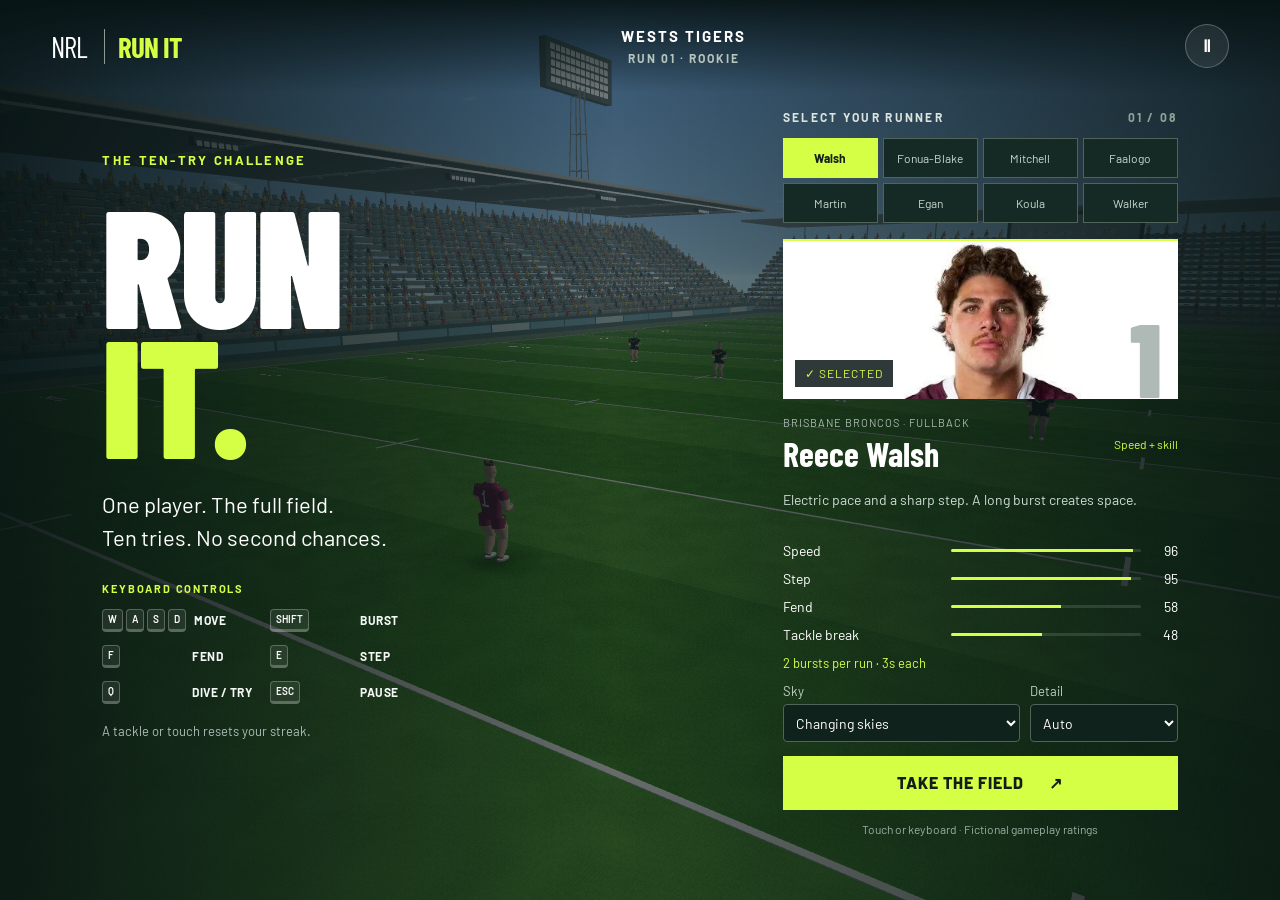
==== commit b83bc6e7: "Use white backgrounds for all player cards" ====
--- a/index.html
+++ b/index.html
@@ -1 +1 @@
-<!doctype html><html lang="en"><head><meta charset="utf-8"><meta name="viewport" content="width=device-width,initial-scale=1,viewport-fit=cover"><title>NRL · Run It</title><link rel="preload" as="image" href="walsh.webp"><link rel="preload" as="image" href="fonua-blake.webp"><link rel="preload" as="image" href="mitchell.webp"><link rel="preload" as="image" href="faalogo.webp"><link rel="preload" as="image" href="martin.webp"><link rel="preload" as="image" href="egan.webp"><link rel="preload" as="image" href="koula.webp"><link rel="preload" as="image" href="walker.webp"><link rel="stylesheet" href="style.css?v=18"></head><body><canvas id="pitch" aria-label="Third-person rugby league game"></canvas><header><div class="brand">NRL <b>RUN IT</b></div><div class="match"><b id="team-name">WESTS TIGERS</b> <span id="level">RUN 01 · ROOKIE</span></div><button id="pause" aria-label="Pause game">Ⅱ</button></header><div id="hud" hidden><div id="runner-hud"></div><div class="score"><strong id="tries">0</strong><span>/ 10<br>CONSECUTIVE TRIES</span></div><div class="distance"><b id="metres">100</b> m to try line<div><i id="progress"></i></div></div><div id="weather-label"></div><div id="message" role="status"></div><div class="abilities"><div><kbd>SHIFT</kbd><b>BURST</b><span id="burst">Ready · 3 sec</span><div class="ability-meter" aria-hidden="true"><i id="burst-bar"></i></div></div><div><kbd>F</kbd><b>FEND</b><span id="fend">Ready</span><div class="ability-meter" aria-hidden="true"><i id="fend-bar"></i></div></div><div><kbd>E</kbd><b>STEP</b><span id="step">Ready</span><div class="ability-meter" aria-hidden="true"><i id="step-bar"></i></div></div><div><kbd>Q</kbd><b>GROUND IT</b><span>At the try line</span><div class="ability-meter" aria-hidden="true"><i id="ground-bar"></i></div></div></div><div class="move"><kbd>W</kbd><kbd>A</kbd><kbd>S</kbd><kbd>D</kbd> MOVE <span>ESC · PAUSE</span></div></div><main id="menu"><section class="intro"><div class="eyebrow">THE TEN-TRY CHALLENGE</div><h1>RUN<br><em>IT.</em></h1><p>One player. The full field.<br>Ten tries. No second chances.</p><div class="rule"><div class="controls-title">KEYBOARD CONTROLS</div><div class="menu-controls"><div><span class="keys"><kbd>W</kbd><kbd>A</kbd><kbd>S</kbd><kbd>D</kbd></span><b>Move</b></div><div><span class="keys"><kbd>SHIFT</kbd></span><b>Burst</b></div><div><span class="keys"><kbd>F</kbd></span><b>Fend</b></div><div><span class="keys"><kbd>E</kbd></span><b>Step</b></div><div><span class="keys"><kbd>Q</kbd></span><b>Dive / try</b></div><div><span class="keys"><kbd>ESC</kbd></span><b>Pause</b></div></div><small>A tackle or touch resets your streak.</small></div></section><section class="selection"><div class="eyebrow">SELECT YOUR RUNNER <span id="selection-count">01 / 08</span></div><div class="runner-picker" aria-label="Choose your attacker"><button id="pick-0" aria-pressed="true">Walsh</button><button id="pick-1" aria-pressed="false">Fonua-Blake</button><button id="pick-2" aria-pressed="false">Mitchell</button><button id="pick-3" aria-pressed="false">Faalogo</button><button id="pick-4" aria-pressed="false">Martin</button><button id="pick-5" aria-pressed="false">Egan</button><button id="pick-6" aria-pressed="false">Koula</button><button id="pick-7" aria-pressed="false">Walker</button></div><div class="portrait"><img id="player-photo" src="walsh.webp" alt="Reece Walsh in a Brisbane Broncos jersey"><div class="number" id="player-number">1</div><span class="selected">✓ SELECTED</span></div><div class="player-title"><div><small id="player-club">BRISBANE BRONCOS · FULLBACK</small><h2 id="player-name">Reece Walsh</h2></div><span class="role" id="player-style">SPEED<br>+ SKILL</span></div><p id="player-description"></p><div class="stats"><label>Speed <meter id="rating-0" min="0" max="100" value="50"></meter><span id="value-0">50</span></label><label>Step <meter id="rating-1" min="0" max="100" value="50"></meter><span id="value-1">50</span></label><label>Fend <meter id="rating-2" min="0" max="100" value="50"></meter><span id="value-2">50</span></label><label>Tackle break <meter id="rating-3" min="0" max="100" value="50"></meter><span id="value-3">50</span></label></div><div id="burst-info"></div><div class="scene-options"><label>Sky<select id="weather-select"><option value="auto">Changing skies</option><option value="clear">Clear afternoon</option><option value="clouds">Cloudy</option><option value="sunset">Sunset</option><option value="storm">Storm</option><option value="night">Night under lights</option></select></label><label>Detail<select id="detail-select"><option value="auto">Auto</option><option value="high">High</option><option value="performance">Performance</option></select></label></div><button class="primary" id="start">TAKE THE FIELD <span>↗</span></button><p class="footnote">Touch or keyboard · Fictional gameplay ratings</p></section></main><div id="overlay" hidden><canvas id="celebration-canvas" hidden aria-hidden="true"></canvas><div><div id="victory-banner" hidden><span>TEN-TRY CHAMPION</span><strong>10 FROM 10</strong><small id="victory-runner">REECE WALSH</small></div><div class="eyebrow" id="result-label">RUN OVER</div><h2 id="result-title">Tackled.</h2><p id="result-body"></p><button class="primary" id="again">TRY AGAIN</button><div class="continue-hint"><kbd>SPACE</kbd><span>OR</span><kbd>ENTER</kbd> CONTINUE</div><button class="secondary" id="choose">PLAYER SELECT</button></div></div><div id="unsupported" hidden>WebGL is unavailable. Please enable hardware acceleration and reload in a desktop browser.</div><div id="touch-controls" hidden><div id="thumbstick" aria-label="Drag to move in any direction"><span class="north">▲</span><span class="south">▼</span><span class="west">◀</span><span class="east">▶</span><div id="stick-knob"></div></div><div class="touch-skills"><button id="touch-burst" title="BURST (Shift)"><kbd>SHIFT</kbd><b>BURST</b><span id="touch-burst-status">Ready</span><div class="ability-meter" aria-hidden="true"><i id="touch-burst-bar"></i></div></button><button id="touch-fend" title="FEND (F)"><kbd>F</kbd><b>FEND</b><span id="touch-fend-status">Ready</span><div class="ability-meter" aria-hidden="true"><i id="touch-fend-bar"></i></div></button><button id="touch-step" title="STEP (E)"><kbd>E</kbd><b>STEP</b><span id="touch-step-status">Ready</span><div class="ability-meter" aria-hidden="true"><i id="touch-step-bar"></i></div></button><button id="touch-ground" title="DIVE / TRY (Q)"><kbd>Q</kbd><b>DIVE / TRY</b><span id="touch-ground-status">Ready</span><div class="ability-meter" aria-hidden="true"><i id="touch-ground-bar"></i></div></button></div></div><div id="rotate-screen" hidden><div><div class="rotate-symbol">↻</div><h2>Rotate to play</h2><p>Turn your phone sideways.<br>NRL Run It plays in landscape.</p><button id="rotate-button" class="primary">LANDSCAPE / FULL SCREEN</button></div></div><script type="module" src="game.js?v=18"></script></body></html>
+<!doctype html><html lang="en"><head><meta charset="utf-8"><meta name="viewport" content="width=device-width,initial-scale=1,viewport-fit=cover"><title>NRL · Run It</title><link rel="preload" as="image" href="walsh.webp"><link rel="preload" as="image" href="fonua-blake.webp"><link rel="preload" as="image" href="mitchell.webp"><link rel="preload" as="image" href="faalogo.webp"><link rel="preload" as="image" href="martin.webp"><link rel="preload" as="image" href="egan.webp"><link rel="preload" as="image" href="koula.webp"><link rel="preload" as="image" href="walker.webp"><link rel="stylesheet" href="style.css?v=19"></head><body><canvas id="pitch" aria-label="Third-person rugby league game"></canvas><header><div class="brand">NRL <b>RUN IT</b></div><div class="match"><b id="team-name">WESTS TIGERS</b> <span id="level">RUN 01 · ROOKIE</span></div><button id="pause" aria-label="Pause game">Ⅱ</button></header><div id="hud" hidden><div id="runner-hud"></div><div class="score"><strong id="tries">0</strong><span>/ 10<br>CONSECUTIVE TRIES</span></div><div class="distance"><b id="metres">100</b> m to try line<div><i id="progress"></i></div></div><div id="weather-label"></div><div id="message" role="status"></div><div class="abilities"><div><kbd>SHIFT</kbd><b>BURST</b><span id="burst">Ready · 3 sec</span><div class="ability-meter" aria-hidden="true"><i id="burst-bar"></i></div></div><div><kbd>F</kbd><b>FEND</b><span id="fend">Ready</span><div class="ability-meter" aria-hidden="true"><i id="fend-bar"></i></div></div><div><kbd>E</kbd><b>STEP</b><span id="step">Ready</span><div class="ability-meter" aria-hidden="true"><i id="step-bar"></i></div></div><div><kbd>Q</kbd><b>GROUND IT</b><span>At the try line</span><div class="ability-meter" aria-hidden="true"><i id="ground-bar"></i></div></div></div><div class="move"><kbd>W</kbd><kbd>A</kbd><kbd>S</kbd><kbd>D</kbd> MOVE <span>ESC · PAUSE</span></div></div><main id="menu"><section class="intro"><div class="eyebrow">THE TEN-TRY CHALLENGE</div><h1>RUN<br><em>IT.</em></h1><p>One player. The full field.<br>Ten tries. No second chances.</p><div class="rule"><div class="controls-title">KEYBOARD CONTROLS</div><div class="menu-controls"><div><span class="keys"><kbd>W</kbd><kbd>A</kbd><kbd>S</kbd><kbd>D</kbd></span><b>Move</b></div><div><span class="keys"><kbd>SHIFT</kbd></span><b>Burst</b></div><div><span class="keys"><kbd>F</kbd></span><b>Fend</b></div><div><span class="keys"><kbd>E</kbd></span><b>Step</b></div><div><span class="keys"><kbd>Q</kbd></span><b>Dive / try</b></div><div><span class="keys"><kbd>ESC</kbd></span><b>Pause</b></div></div><small>A tackle or touch resets your streak.</small></div></section><section class="selection"><div class="eyebrow">SELECT YOUR RUNNER <span id="selection-count">01 / 08</span></div><div class="runner-picker" aria-label="Choose your attacker"><button id="pick-0" aria-pressed="true">Walsh</button><button id="pick-1" aria-pressed="false">Fonua-Blake</button><button id="pick-2" aria-pressed="false">Mitchell</button><button id="pick-3" aria-pressed="false">Faalogo</button><button id="pick-4" aria-pressed="false">Martin</button><button id="pick-5" aria-pressed="false">Egan</button><button id="pick-6" aria-pressed="false">Koula</button><button id="pick-7" aria-pressed="false">Walker</button></div><div class="portrait"><img id="player-photo" src="walsh.webp" alt="Reece Walsh in a Brisbane Broncos jersey"><div class="number" id="player-number">1</div><span class="selected">✓ SELECTED</span></div><div class="player-title"><div><small id="player-club">BRISBANE BRONCOS · FULLBACK</small><h2 id="player-name">Reece Walsh</h2></div><span class="role" id="player-style">SPEED<br>+ SKILL</span></div><p id="player-description"></p><div class="stats"><label>Speed <meter id="rating-0" min="0" max="100" value="50"></meter><span id="value-0">50</span></label><label>Step <meter id="rating-1" min="0" max="100" value="50"></meter><span id="value-1">50</span></label><label>Fend <meter id="rating-2" min="0" max="100" value="50"></meter><span id="value-2">50</span></label><label>Tackle break <meter id="rating-3" min="0" max="100" value="50"></meter><span id="value-3">50</span></label></div><div id="burst-info"></div><div class="scene-options"><label>Sky<select id="weather-select"><option value="auto">Changing skies</option><option value="clear">Clear afternoon</option><option value="clouds">Cloudy</option><option value="sunset">Sunset</option><option value="storm">Storm</option><option value="night">Night under lights</option></select></label><label>Detail<select id="detail-select"><option value="auto">Auto</option><option value="high">High</option><option value="performance">Performance</option></select></label></div><button class="primary" id="start">TAKE THE FIELD <span>↗</span></button><p class="footnote">Touch or keyboard · Fictional gameplay ratings</p></section></main><div id="overlay" hidden><canvas id="celebration-canvas" hidden aria-hidden="true"></canvas><div><div id="victory-banner" hidden><span>TEN-TRY CHAMPION</span><strong>10 FROM 10</strong><small id="victory-runner">REECE WALSH</small></div><div class="eyebrow" id="result-label">RUN OVER</div><h2 id="result-title">Tackled.</h2><p id="result-body"></p><button class="primary" id="again">TRY AGAIN</button><div class="continue-hint"><kbd>SPACE</kbd><span>OR</span><kbd>ENTER</kbd> CONTINUE</div><button class="secondary" id="choose">PLAYER SELECT</button></div></div><div id="unsupported" hidden>WebGL is unavailable. Please enable hardware acceleration and reload in a desktop browser.</div><div id="touch-controls" hidden><div id="thumbstick" aria-label="Drag to move in any direction"><span class="north">▲</span><span class="south">▼</span><span class="west">◀</span><span class="east">▶</span><div id="stick-knob"></div></div><div class="touch-skills"><button id="touch-burst" title="BURST (Shift)"><kbd>SHIFT</kbd><b>BURST</b><span id="touch-burst-status">Ready</span><div class="ability-meter" aria-hidden="true"><i id="touch-burst-bar"></i></div></button><button id="touch-fend" title="FEND (F)"><kbd>F</kbd><b>FEND</b><span id="touch-fend-status">Ready</span><div class="ability-meter" aria-hidden="true"><i id="touch-fend-bar"></i></div></button><button id="touch-step" title="STEP (E)"><kbd>E</kbd><b>STEP</b><span id="touch-step-status">Ready</span><div class="ability-meter" aria-hidden="true"><i id="touch-step-bar"></i></div></button><button id="touch-ground" title="DIVE / TRY (Q)"><kbd>Q</kbd><b>DIVE / TRY</b><span id="touch-ground-status">Ready</span><div class="ability-meter" aria-hidden="true"><i id="touch-ground-bar"></i></div></button></div></div><div id="rotate-screen" hidden><div><div class="rotate-symbol">↻</div><h2>Rotate to play</h2><p>Turn your phone sideways.<br>NRL Run It plays in landscape.</p><button id="rotate-button" class="primary">LANDSCAPE / FULL SCREEN</button></div></div><script type="module" src="game.js?v=18"></script></body></html>
--- a/style.css
+++ b/style.css
@@ -17,10 +17,10 @@
 
 .continue-hint{display:flex;align-items:center;justify-content:center;gap:7px!important;margin:11px 0 0!important;color:#b8c8c0!important;font-size:11px!important;letter-spacing:1px}.continue-hint kbd{padding:2px 6px;font-size:10px}.continue-hint span{opacity:.7}
 
-/* Give every supplied portrait the same floodlit, dark-green card treatment. */
-.portrait{isolation:isolate;background:radial-gradient(circle at 50% 15%,#607b70 0,#38534a 42%,#172b27 100%)}
+/* Keep every runner card consistent, including portraits supplied with transparency. */
+.portrait{isolation:isolate;background:#fff}
 .portrait img{position:relative;z-index:1}
-.portrait .number{z-index:2;right:16px;bottom:-10px;color:#eef8f1;opacity:.24;font-size:104px;line-height:1}
+.portrait .number{z-index:2;right:16px;bottom:-10px;color:#17352d;opacity:.34;font-size:104px;line-height:1}
 .portrait .selected{z-index:3}
 
 #celebration-canvas{position:absolute;inset:0;width:100%;height:100%;z-index:0;pointer-events:none}
@@ -38,4 +38,4 @@
 #overlay[data-state="victory"] .primary{max-width:360px;margin:20px auto 0}
 @keyframes victory-arrival{from{opacity:0;transform:translateY(-70px) scale(.72) skew(-5deg)}to{opacity:1;transform:translateY(0) scale(1) skew(-5deg)}}
 @media(max-height:600px){#overlay[data-state="victory"]>div{padding:12px 32px}#victory-banner{margin-bottom:8px;padding:7px 24px}#victory-banner strong{font-size:45px;margin:5px 0}#overlay[data-state="victory"] #result-title{font-size:52px;margin:8px 0}#overlay[data-state="victory"] #result-body{font-size:14px;margin:5px auto}#overlay[data-state="victory"] .primary{margin-top:8px;padding:10px}.continue-hint{margin-top:6px!important}}
-@media(prefers-reduced-motion:reduce){#victory-banner{animation:none}}+@media(prefers-reduced-motion:reduce){#victory-banner{animation:none}}
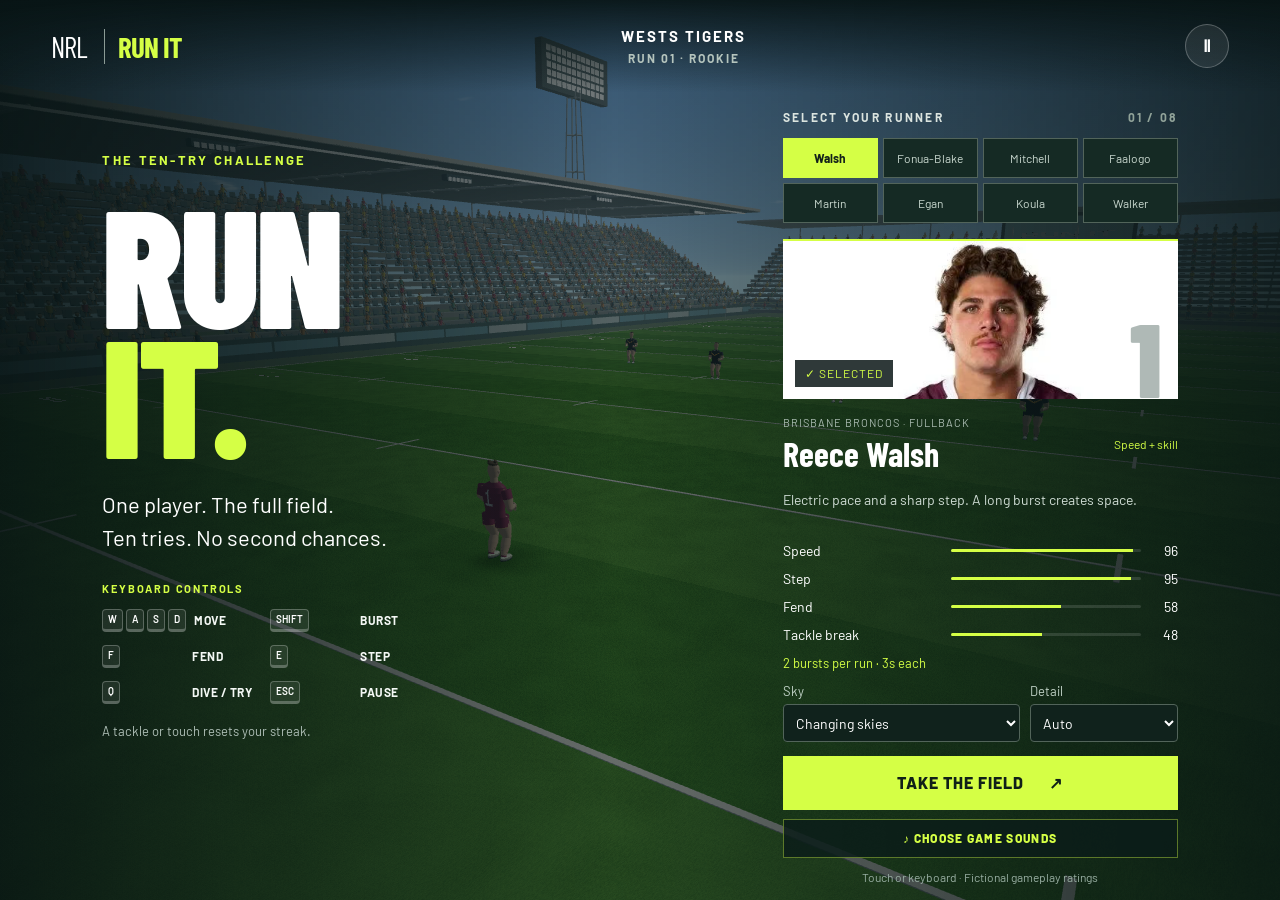
==== commit 6cf6c5eb: "Add interactive game sound lab" ====
--- a/index.html
+++ b/index.html
@@ -1 +1 @@
-<!doctype html><html lang="en"><head><meta charset="utf-8"><meta name="viewport" content="width=device-width,initial-scale=1,viewport-fit=cover"><title>NRL · Run It</title><link rel="preload" as="image" href="walsh.webp"><link rel="preload" as="image" href="fonua-blake.webp"><link rel="preload" as="image" href="mitchell.webp"><link rel="preload" as="image" href="faalogo.webp"><link rel="preload" as="image" href="martin.webp"><link rel="preload" as="image" href="egan.webp"><link rel="preload" as="image" href="koula.webp"><link rel="preload" as="image" href="walker.webp"><link rel="stylesheet" href="style.css?v=19"></head><body><canvas id="pitch" aria-label="Third-person rugby league game"></canvas><header><div class="brand">NRL <b>RUN IT</b></div><div class="match"><b id="team-name">WESTS TIGERS</b> <span id="level">RUN 01 · ROOKIE</span></div><button id="pause" aria-label="Pause game">Ⅱ</button></header><div id="hud" hidden><div id="runner-hud"></div><div class="score"><strong id="tries">0</strong><span>/ 10<br>CONSECUTIVE TRIES</span></div><div class="distance"><b id="metres">100</b> m to try line<div><i id="progress"></i></div></div><div id="weather-label"></div><div id="message" role="status"></div><div class="abilities"><div><kbd>SHIFT</kbd><b>BURST</b><span id="burst">Ready · 3 sec</span><div class="ability-meter" aria-hidden="true"><i id="burst-bar"></i></div></div><div><kbd>F</kbd><b>FEND</b><span id="fend">Ready</span><div class="ability-meter" aria-hidden="true"><i id="fend-bar"></i></div></div><div><kbd>E</kbd><b>STEP</b><span id="step">Ready</span><div class="ability-meter" aria-hidden="true"><i id="step-bar"></i></div></div><div><kbd>Q</kbd><b>GROUND IT</b><span>At the try line</span><div class="ability-meter" aria-hidden="true"><i id="ground-bar"></i></div></div></div><div class="move"><kbd>W</kbd><kbd>A</kbd><kbd>S</kbd><kbd>D</kbd> MOVE <span>ESC · PAUSE</span></div></div><main id="menu"><section class="intro"><div class="eyebrow">THE TEN-TRY CHALLENGE</div><h1>RUN<br><em>IT.</em></h1><p>One player. The full field.<br>Ten tries. No second chances.</p><div class="rule"><div class="controls-title">KEYBOARD CONTROLS</div><div class="menu-controls"><div><span class="keys"><kbd>W</kbd><kbd>A</kbd><kbd>S</kbd><kbd>D</kbd></span><b>Move</b></div><div><span class="keys"><kbd>SHIFT</kbd></span><b>Burst</b></div><div><span class="keys"><kbd>F</kbd></span><b>Fend</b></div><div><span class="keys"><kbd>E</kbd></span><b>Step</b></div><div><span class="keys"><kbd>Q</kbd></span><b>Dive / try</b></div><div><span class="keys"><kbd>ESC</kbd></span><b>Pause</b></div></div><small>A tackle or touch resets your streak.</small></div></section><section class="selection"><div class="eyebrow">SELECT YOUR RUNNER <span id="selection-count">01 / 08</span></div><div class="runner-picker" aria-label="Choose your attacker"><button id="pick-0" aria-pressed="true">Walsh</button><button id="pick-1" aria-pressed="false">Fonua-Blake</button><button id="pick-2" aria-pressed="false">Mitchell</button><button id="pick-3" aria-pressed="false">Faalogo</button><button id="pick-4" aria-pressed="false">Martin</button><button id="pick-5" aria-pressed="false">Egan</button><button id="pick-6" aria-pressed="false">Koula</button><button id="pick-7" aria-pressed="false">Walker</button></div><div class="portrait"><img id="player-photo" src="walsh.webp" alt="Reece Walsh in a Brisbane Broncos jersey"><div class="number" id="player-number">1</div><span class="selected">✓ SELECTED</span></div><div class="player-title"><div><small id="player-club">BRISBANE BRONCOS · FULLBACK</small><h2 id="player-name">Reece Walsh</h2></div><span class="role" id="player-style">SPEED<br>+ SKILL</span></div><p id="player-description"></p><div class="stats"><label>Speed <meter id="rating-0" min="0" max="100" value="50"></meter><span id="value-0">50</span></label><label>Step <meter id="rating-1" min="0" max="100" value="50"></meter><span id="value-1">50</span></label><label>Fend <meter id="rating-2" min="0" max="100" value="50"></meter><span id="value-2">50</span></label><label>Tackle break <meter id="rating-3" min="0" max="100" value="50"></meter><span id="value-3">50</span></label></div><div id="burst-info"></div><div class="scene-options"><label>Sky<select id="weather-select"><option value="auto">Changing skies</option><option value="clear">Clear afternoon</option><option value="clouds">Cloudy</option><option value="sunset">Sunset</option><option value="storm">Storm</option><option value="night">Night under lights</option></select></label><label>Detail<select id="detail-select"><option value="auto">Auto</option><option value="high">High</option><option value="performance">Performance</option></select></label></div><button class="primary" id="start">TAKE THE FIELD <span>↗</span></button><p class="footnote">Touch or keyboard · Fictional gameplay ratings</p></section></main><div id="overlay" hidden><canvas id="celebration-canvas" hidden aria-hidden="true"></canvas><div><div id="victory-banner" hidden><span>TEN-TRY CHAMPION</span><strong>10 FROM 10</strong><small id="victory-runner">REECE WALSH</small></div><div class="eyebrow" id="result-label">RUN OVER</div><h2 id="result-title">Tackled.</h2><p id="result-body"></p><button class="primary" id="again">TRY AGAIN</button><div class="continue-hint"><kbd>SPACE</kbd><span>OR</span><kbd>ENTER</kbd> CONTINUE</div><button class="secondary" id="choose">PLAYER SELECT</button></div></div><div id="unsupported" hidden>WebGL is unavailable. Please enable hardware acceleration and reload in a desktop browser.</div><div id="touch-controls" hidden><div id="thumbstick" aria-label="Drag to move in any direction"><span class="north">▲</span><span class="south">▼</span><span class="west">◀</span><span class="east">▶</span><div id="stick-knob"></div></div><div class="touch-skills"><button id="touch-burst" title="BURST (Shift)"><kbd>SHIFT</kbd><b>BURST</b><span id="touch-burst-status">Ready</span><div class="ability-meter" aria-hidden="true"><i id="touch-burst-bar"></i></div></button><button id="touch-fend" title="FEND (F)"><kbd>F</kbd><b>FEND</b><span id="touch-fend-status">Ready</span><div class="ability-meter" aria-hidden="true"><i id="touch-fend-bar"></i></div></button><button id="touch-step" title="STEP (E)"><kbd>E</kbd><b>STEP</b><span id="touch-step-status">Ready</span><div class="ability-meter" aria-hidden="true"><i id="touch-step-bar"></i></div></button><button id="touch-ground" title="DIVE / TRY (Q)"><kbd>Q</kbd><b>DIVE / TRY</b><span id="touch-ground-status">Ready</span><div class="ability-meter" aria-hidden="true"><i id="touch-ground-bar"></i></div></button></div></div><div id="rotate-screen" hidden><div><div class="rotate-symbol">↻</div><h2>Rotate to play</h2><p>Turn your phone sideways.<br>NRL Run It plays in landscape.</p><button id="rotate-button" class="primary">LANDSCAPE / FULL SCREEN</button></div></div><script type="module" src="game.js?v=18"></script></body></html>
+<!doctype html><html lang="en"><head><meta charset="utf-8"><meta name="viewport" content="width=device-width,initial-scale=1,viewport-fit=cover"><title>NRL · Run It</title><link rel="preload" as="image" href="walsh.webp"><link rel="preload" as="image" href="fonua-blake.webp"><link rel="preload" as="image" href="mitchell.webp"><link rel="preload" as="image" href="faalogo.webp"><link rel="preload" as="image" href="martin.webp"><link rel="preload" as="image" href="egan.webp"><link rel="preload" as="image" href="koula.webp"><link rel="preload" as="image" href="walker.webp"><link rel="stylesheet" href="style.css?v=20"></head><body><canvas id="pitch" aria-label="Third-person rugby league game"></canvas><header><div class="brand">NRL <b>RUN IT</b></div><div class="match"><b id="team-name">WESTS TIGERS</b> <span id="level">RUN 01 · ROOKIE</span></div><button id="pause" aria-label="Pause game">Ⅱ</button></header><div id="hud" hidden><div id="runner-hud"></div><div class="score"><strong id="tries">0</strong><span>/ 10<br>CONSECUTIVE TRIES</span></div><div class="distance"><b id="metres">100</b> m to try line<div><i id="progress"></i></div></div><div id="weather-label"></div><div id="message" role="status"></div><div class="abilities"><div><kbd>SHIFT</kbd><b>BURST</b><span id="burst">Ready · 3 sec</span><div class="ability-meter" aria-hidden="true"><i id="burst-bar"></i></div></div><div><kbd>F</kbd><b>FEND</b><span id="fend">Ready</span><div class="ability-meter" aria-hidden="true"><i id="fend-bar"></i></div></div><div><kbd>E</kbd><b>STEP</b><span id="step">Ready</span><div class="ability-meter" aria-hidden="true"><i id="step-bar"></i></div></div><div><kbd>Q</kbd><b>GROUND IT</b><span>At the try line</span><div class="ability-meter" aria-hidden="true"><i id="ground-bar"></i></div></div></div><div class="move"><kbd>W</kbd><kbd>A</kbd><kbd>S</kbd><kbd>D</kbd> MOVE <span>ESC · PAUSE</span></div></div><main id="menu"><section class="intro"><div class="eyebrow">THE TEN-TRY CHALLENGE</div><h1>RUN<br><em>IT.</em></h1><p>One player. The full field.<br>Ten tries. No second chances.</p><div class="rule"><div class="controls-title">KEYBOARD CONTROLS</div><div class="menu-controls"><div><span class="keys"><kbd>W</kbd><kbd>A</kbd><kbd>S</kbd><kbd>D</kbd></span><b>Move</b></div><div><span class="keys"><kbd>SHIFT</kbd></span><b>Burst</b></div><div><span class="keys"><kbd>F</kbd></span><b>Fend</b></div><div><span class="keys"><kbd>E</kbd></span><b>Step</b></div><div><span class="keys"><kbd>Q</kbd></span><b>Dive / try</b></div><div><span class="keys"><kbd>ESC</kbd></span><b>Pause</b></div></div><small>A tackle or touch resets your streak.</small></div></section><section class="selection"><div class="eyebrow">SELECT YOUR RUNNER <span id="selection-count">01 / 08</span></div><div class="runner-picker" aria-label="Choose your attacker"><button id="pick-0" aria-pressed="true">Walsh</button><button id="pick-1" aria-pressed="false">Fonua-Blake</button><button id="pick-2" aria-pressed="false">Mitchell</button><button id="pick-3" aria-pressed="false">Faalogo</button><button id="pick-4" aria-pressed="false">Martin</button><button id="pick-5" aria-pressed="false">Egan</button><button id="pick-6" aria-pressed="false">Koula</button><button id="pick-7" aria-pressed="false">Walker</button></div><div class="portrait"><img id="player-photo" src="walsh.webp" alt="Reece Walsh in a Brisbane Broncos jersey"><div class="number" id="player-number">1</div><span class="selected">✓ SELECTED</span></div><div class="player-title"><div><small id="player-club">BRISBANE BRONCOS · FULLBACK</small><h2 id="player-name">Reece Walsh</h2></div><span class="role" id="player-style">SPEED<br>+ SKILL</span></div><p id="player-description"></p><div class="stats"><label>Speed <meter id="rating-0" min="0" max="100" value="50"></meter><span id="value-0">50</span></label><label>Step <meter id="rating-1" min="0" max="100" value="50"></meter><span id="value-1">50</span></label><label>Fend <meter id="rating-2" min="0" max="100" value="50"></meter><span id="value-2">50</span></label><label>Tackle break <meter id="rating-3" min="0" max="100" value="50"></meter><span id="value-3">50</span></label></div><div id="burst-info"></div><div class="scene-options"><label>Sky<select id="weather-select"><option value="auto">Changing skies</option><option value="clear">Clear afternoon</option><option value="clouds">Cloudy</option><option value="sunset">Sunset</option><option value="storm">Storm</option><option value="night">Night under lights</option></select></label><label>Detail<select id="detail-select"><option value="auto">Auto</option><option value="high">High</option><option value="performance">Performance</option></select></label></div><button class="primary" id="start">TAKE THE FIELD <span>↗</span></button><button class="sound-lab-open" id="sound-lab-open">♪ CHOOSE GAME SOUNDS</button><p class="footnote">Touch or keyboard · Fictional gameplay ratings</p></section></main><section id="sound-lab" hidden aria-labelledby="sound-lab-title"><div class="sound-lab-panel"><div class="sound-lab-head"><div><div class="eyebrow">AUDIO TEST BENCH</div><h2 id="sound-lab-title">Sound Lab</h2></div><button id="sound-lab-close" aria-label="Close Sound Lab">×</button></div><p class="sound-lab-intro">Choose and preview one option for each game event. Your choices save automatically and work immediately.</p><div class="sound-grid"><div class="sound-row"><div><b>Footsteps</b><span>Repeats quietly while running</span></div><div class="sound-options"><button data-sound-option="footstep:0" aria-pressed="true">Soft turf</button><button data-sound-option="footstep:1" aria-pressed="false">Firm studs</button><button data-sound-option="footstep:2" aria-pressed="false">Sprint tap</button></div></div><div class="sound-row"><div><b>Tackle</b><span>Impact plus an “oof”</span></div><div class="sound-options"><button data-sound-option="tackle:0" aria-pressed="true">Short oof</button><button data-sound-option="tackle:1" aria-pressed="false">Deep grunt</button><button data-sound-option="tackle:2" aria-pressed="false">Heavy contact</button></div></div><div class="sound-row"><div><b>Score</b><span>Crowd response after a try</span></div><div class="sound-options"><button data-sound-option="score:0" aria-pressed="false">Warm cheer</button><button data-sound-option="score:1" aria-pressed="true">Big roar</button><button data-sound-option="score:2" aria-pressed="false">Finals eruption</button></div></div><div class="sound-row"><div><b>Burst</b><span>Level-up style boost</span></div><div class="sound-options"><button data-sound-option="burst:0" aria-pressed="true">Arcade rise</button><button data-sound-option="burst:1" aria-pressed="false">Power surge</button><button data-sound-option="burst:2" aria-pressed="false">Elite boost</button></div></div><div class="sound-row"><div><b>Step</b><span>One louder planted foot</span></div><div class="sound-options"><button data-sound-option="step:0" aria-pressed="true">Sharp plant</button><button data-sound-option="step:1" aria-pressed="false">Heavy cut</button><button data-sound-option="step:2" aria-pressed="false">Stud snap</button></div></div><div class="sound-row"><div><b>Fend</b><span>“Booyah!” voice treatment</span></div><div class="sound-options"><button data-sound-option="fend:0" aria-pressed="true">Confident</button><button data-sound-option="fend:1" aria-pressed="false">Big call</button><button data-sound-option="fend:2" aria-pressed="false">Quick shout</button></div></div><div class="sound-row"><div><b>Buttons</b><span>Short tech interface sound</span></div><div class="sound-options"><button data-sound-option="button:0" aria-pressed="true">Soft blip</button><button data-sound-option="button:1" aria-pressed="false">Digital tick</button><button data-sound-option="button:2" aria-pressed="false">Neon click</button></div></div><div class="sound-row"><div><b>Tackle break</b><span>“Oh yeah!” voice treatment</span></div><div class="sound-options"><button data-sound-option="tackleBreak:0" aria-pressed="true">Cool win</button><button data-sound-option="tackleBreak:1" aria-pressed="false">Power call</button><button data-sound-option="tackleBreak:2" aria-pressed="false">Fast hype</button></div></div></div><div class="sound-lab-actions"><button id="sound-preview-set" class="primary">▶ PLAY SELECTED SET</button><button id="sound-reset" class="secondary">RESET TO DEFAULTS</button></div></div></section><div id="overlay" hidden><canvas id="celebration-canvas" hidden aria-hidden="true"></canvas><div><div id="victory-banner" hidden><span>TEN-TRY CHAMPION</span><strong>10 FROM 10</strong><small id="victory-runner">REECE WALSH</small></div><div class="eyebrow" id="result-label">RUN OVER</div><h2 id="result-title">Tackled.</h2><p id="result-body"></p><button class="primary" id="again">TRY AGAIN</button><div class="continue-hint"><kbd>SPACE</kbd><span>OR</span><kbd>ENTER</kbd> CONTINUE</div><button class="secondary" id="choose">PLAYER SELECT</button></div></div><div id="unsupported" hidden>WebGL is unavailable. Please enable hardware acceleration and reload in a desktop browser.</div><div id="touch-controls" hidden><div id="thumbstick" aria-label="Drag to move in any direction"><span class="north">▲</span><span class="south">▼</span><span class="west">◀</span><span class="east">▶</span><div id="stick-knob"></div></div><div class="touch-skills"><button id="touch-burst" title="BURST (Shift)"><kbd>SHIFT</kbd><b>BURST</b><span id="touch-burst-status">Ready</span><div class="ability-meter" aria-hidden="true"><i id="touch-burst-bar"></i></div></button><button id="touch-fend" title="FEND (F)"><kbd>F</kbd><b>FEND</b><span id="touch-fend-status">Ready</span><div class="ability-meter" aria-hidden="true"><i id="touch-fend-bar"></i></div></button><button id="touch-step" title="STEP (E)"><kbd>E</kbd><b>STEP</b><span id="touch-step-status">Ready</span><div class="ability-meter" aria-hidden="true"><i id="touch-step-bar"></i></div></button><button id="touch-ground" title="DIVE / TRY (Q)"><kbd>Q</kbd><b>DIVE / TRY</b><span id="touch-ground-status">Ready</span><div class="ability-meter" aria-hidden="true"><i id="touch-ground-bar"></i></div></button></div></div><div id="rotate-screen" hidden><div><div class="rotate-symbol">↻</div><h2>Rotate to play</h2><p>Turn your phone sideways.<br>NRL Run It plays in landscape.</p><button id="rotate-button" class="primary">LANDSCAPE / FULL SCREEN</button></div></div><script type="module" src="game.js?v=20"></script></body></html>
--- a/style.css
+++ b/style.css
@@ -39,3 +39,12 @@
 @keyframes victory-arrival{from{opacity:0;transform:translateY(-70px) scale(.72) skew(-5deg)}to{opacity:1;transform:translateY(0) scale(1) skew(-5deg)}}
 @media(max-height:600px){#overlay[data-state="victory"]>div{padding:12px 32px}#victory-banner{margin-bottom:8px;padding:7px 24px}#victory-banner strong{font-size:45px;margin:5px 0}#overlay[data-state="victory"] #result-title{font-size:52px;margin:8px 0}#overlay[data-state="victory"] #result-body{font-size:14px;margin:5px auto}#overlay[data-state="victory"] .primary{margin-top:8px;padding:10px}.continue-hint{margin-top:6px!important}}
 @media(prefers-reduced-motion:reduce){#victory-banner{animation:none}}
+
+.sound-lab-open{width:100%;margin-top:9px;padding:11px 14px;border:1px solid #d5ff4566;background:#0b1d19db;color:var(--lime);font-size:12px;font-weight:800;letter-spacing:1.3px}
+.sound-lab-open:hover{background:#183127}
+#sound-lab{position:fixed;inset:0;z-index:40;display:grid;place-items:center;padding:28px;background:#020a09dc;backdrop-filter:blur(10px)}
+.sound-lab-panel{width:min(980px,100%);max-height:calc(100vh - 56px);overflow:auto;background:linear-gradient(145deg,#142b24,#071410);border:1px solid #d5ff455e;box-shadow:0 28px 90px #000c;padding:28px 30px}
+.sound-lab-head{display:flex;justify-content:space-between;align-items:flex-start;border-bottom:1px solid #ffffff1b;padding-bottom:14px}.sound-lab-head h2{font-size:52px;line-height:.9;margin:8px 0 0}.sound-lab-head>button{width:43px;height:43px;border-radius:50%;border:1px solid #ffffff4a;background:#ffffff0e;color:#fff;font-size:29px;line-height:1}.sound-lab-head>button:hover{background:#ffffff20}
+.sound-lab-intro{color:#bbcac2;font-size:14px;margin:16px 0 19px}.sound-grid{display:grid;grid-template-columns:repeat(2,minmax(0,1fr));gap:10px}.sound-row{display:grid;grid-template-columns:128px 1fr;align-items:center;gap:12px;min-height:88px;padding:12px;background:#071612b8;border:1px solid #ffffff17}.sound-row>div:first-child{display:grid;gap:6px}.sound-row b{text-transform:uppercase;font-size:14px;letter-spacing:.8px}.sound-row span{font-size:11px;line-height:1.3;color:#90a39a}.sound-options{display:grid;grid-template-columns:repeat(3,minmax(0,1fr));gap:5px}.sound-options button{min-height:47px;padding:6px;border:1px solid #617269;background:#13241e;color:#d9e3de;font-size:11px;line-height:1.15}.sound-options button:hover{border-color:var(--lime)}.sound-options button[aria-pressed=true]{border-color:var(--lime);background:var(--lime);color:#102018;font-weight:800;box-shadow:0 0 16px #d5ff452b}.sound-lab-actions{display:flex;align-items:center;justify-content:flex-end;gap:22px;margin-top:18px}.sound-lab-actions .primary{width:auto;min-width:245px;margin:0;padding:14px 20px}.sound-lab-actions .secondary{margin:0;padding:12px}
+@media(max-width:820px){#sound-lab{padding:12px}.sound-lab-panel{max-height:calc(100vh - 24px);padding:18px}.sound-lab-head h2{font-size:39px}.sound-grid{grid-template-columns:1fr}.sound-row{grid-template-columns:120px 1fr}.sound-lab-intro{margin:11px 0}.sound-lab-actions{position:sticky;bottom:-18px;background:#091812f2;padding:12px 0 18px}}
+@media(any-pointer:coarse) and (orientation:landscape) and (max-height:600px){.selection #sound-lab-open{grid-column:2;margin:0;min-height:38px;padding:8px}.sound-lab-panel{width:min(1040px,100%);padding:14px 18px}.sound-lab-head{padding-bottom:8px}.sound-lab-head h2{font-size:34px;margin-top:4px}.sound-lab-head>button{width:36px;height:36px;font-size:24px}.sound-lab-intro{font-size:12px;margin:8px 0}.sound-grid{grid-template-columns:repeat(2,minmax(0,1fr));gap:6px}.sound-row{grid-template-columns:104px 1fr;min-height:66px;padding:7px}.sound-row b{font-size:12px}.sound-row span{font-size:9px}.sound-options button{min-height:38px;font-size:10px;padding:4px}.sound-lab-actions{margin-top:9px;padding:8px 0 14px}.sound-lab-actions .primary{min-width:220px;padding:10px;font-size:12px}}
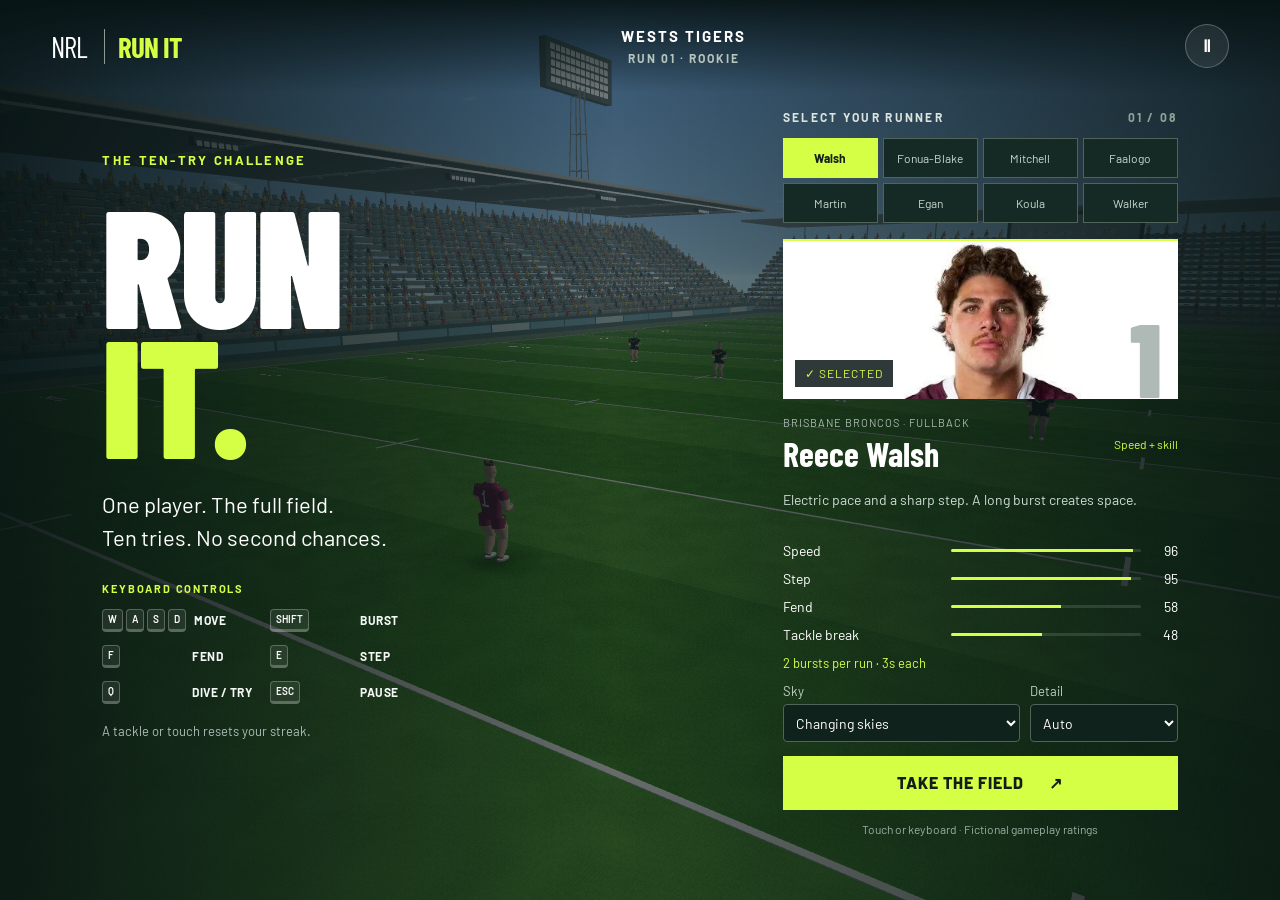
==== commit 678c5335: "Move sound choices to creator audition page" ====
--- a/index.html
+++ b/index.html
@@ -1 +1 @@
-<!doctype html><html lang="en"><head><meta charset="utf-8"><meta name="viewport" content="width=device-width,initial-scale=1,viewport-fit=cover"><title>NRL · Run It</title><link rel="preload" as="image" href="walsh.webp"><link rel="preload" as="image" href="fonua-blake.webp"><link rel="preload" as="image" href="mitchell.webp"><link rel="preload" as="image" href="faalogo.webp"><link rel="preload" as="image" href="martin.webp"><link rel="preload" as="image" href="egan.webp"><link rel="preload" as="image" href="koula.webp"><link rel="preload" as="image" href="walker.webp"><link rel="stylesheet" href="style.css?v=20"></head><body><canvas id="pitch" aria-label="Third-person rugby league game"></canvas><header><div class="brand">NRL <b>RUN IT</b></div><div class="match"><b id="team-name">WESTS TIGERS</b> <span id="level">RUN 01 · ROOKIE</span></div><button id="pause" aria-label="Pause game">Ⅱ</button></header><div id="hud" hidden><div id="runner-hud"></div><div class="score"><strong id="tries">0</strong><span>/ 10<br>CONSECUTIVE TRIES</span></div><div class="distance"><b id="metres">100</b> m to try line<div><i id="progress"></i></div></div><div id="weather-label"></div><div id="message" role="status"></div><div class="abilities"><div><kbd>SHIFT</kbd><b>BURST</b><span id="burst">Ready · 3 sec</span><div class="ability-meter" aria-hidden="true"><i id="burst-bar"></i></div></div><div><kbd>F</kbd><b>FEND</b><span id="fend">Ready</span><div class="ability-meter" aria-hidden="true"><i id="fend-bar"></i></div></div><div><kbd>E</kbd><b>STEP</b><span id="step">Ready</span><div class="ability-meter" aria-hidden="true"><i id="step-bar"></i></div></div><div><kbd>Q</kbd><b>GROUND IT</b><span>At the try line</span><div class="ability-meter" aria-hidden="true"><i id="ground-bar"></i></div></div></div><div class="move"><kbd>W</kbd><kbd>A</kbd><kbd>S</kbd><kbd>D</kbd> MOVE <span>ESC · PAUSE</span></div></div><main id="menu"><section class="intro"><div class="eyebrow">THE TEN-TRY CHALLENGE</div><h1>RUN<br><em>IT.</em></h1><p>One player. The full field.<br>Ten tries. No second chances.</p><div class="rule"><div class="controls-title">KEYBOARD CONTROLS</div><div class="menu-controls"><div><span class="keys"><kbd>W</kbd><kbd>A</kbd><kbd>S</kbd><kbd>D</kbd></span><b>Move</b></div><div><span class="keys"><kbd>SHIFT</kbd></span><b>Burst</b></div><div><span class="keys"><kbd>F</kbd></span><b>Fend</b></div><div><span class="keys"><kbd>E</kbd></span><b>Step</b></div><div><span class="keys"><kbd>Q</kbd></span><b>Dive / try</b></div><div><span class="keys"><kbd>ESC</kbd></span><b>Pause</b></div></div><small>A tackle or touch resets your streak.</small></div></section><section class="selection"><div class="eyebrow">SELECT YOUR RUNNER <span id="selection-count">01 / 08</span></div><div class="runner-picker" aria-label="Choose your attacker"><button id="pick-0" aria-pressed="true">Walsh</button><button id="pick-1" aria-pressed="false">Fonua-Blake</button><button id="pick-2" aria-pressed="false">Mitchell</button><button id="pick-3" aria-pressed="false">Faalogo</button><button id="pick-4" aria-pressed="false">Martin</button><button id="pick-5" aria-pressed="false">Egan</button><button id="pick-6" aria-pressed="false">Koula</button><button id="pick-7" aria-pressed="false">Walker</button></div><div class="portrait"><img id="player-photo" src="walsh.webp" alt="Reece Walsh in a Brisbane Broncos jersey"><div class="number" id="player-number">1</div><span class="selected">✓ SELECTED</span></div><div class="player-title"><div><small id="player-club">BRISBANE BRONCOS · FULLBACK</small><h2 id="player-name">Reece Walsh</h2></div><span class="role" id="player-style">SPEED<br>+ SKILL</span></div><p id="player-description"></p><div class="stats"><label>Speed <meter id="rating-0" min="0" max="100" value="50"></meter><span id="value-0">50</span></label><label>Step <meter id="rating-1" min="0" max="100" value="50"></meter><span id="value-1">50</span></label><label>Fend <meter id="rating-2" min="0" max="100" value="50"></meter><span id="value-2">50</span></label><label>Tackle break <meter id="rating-3" min="0" max="100" value="50"></meter><span id="value-3">50</span></label></div><div id="burst-info"></div><div class="scene-options"><label>Sky<select id="weather-select"><option value="auto">Changing skies</option><option value="clear">Clear afternoon</option><option value="clouds">Cloudy</option><option value="sunset">Sunset</option><option value="storm">Storm</option><option value="night">Night under lights</option></select></label><label>Detail<select id="detail-select"><option value="auto">Auto</option><option value="high">High</option><option value="performance">Performance</option></select></label></div><button class="primary" id="start">TAKE THE FIELD <span>↗</span></button><button class="sound-lab-open" id="sound-lab-open">♪ CHOOSE GAME SOUNDS</button><p class="footnote">Touch or keyboard · Fictional gameplay ratings</p></section></main><section id="sound-lab" hidden aria-labelledby="sound-lab-title"><div class="sound-lab-panel"><div class="sound-lab-head"><div><div class="eyebrow">AUDIO TEST BENCH</div><h2 id="sound-lab-title">Sound Lab</h2></div><button id="sound-lab-close" aria-label="Close Sound Lab">×</button></div><p class="sound-lab-intro">Choose and preview one option for each game event. Your choices save automatically and work immediately.</p><div class="sound-grid"><div class="sound-row"><div><b>Footsteps</b><span>Repeats quietly while running</span></div><div class="sound-options"><button data-sound-option="footstep:0" aria-pressed="true">Soft turf</button><button data-sound-option="footstep:1" aria-pressed="false">Firm studs</button><button data-sound-option="footstep:2" aria-pressed="false">Sprint tap</button></div></div><div class="sound-row"><div><b>Tackle</b><span>Impact plus an “oof”</span></div><div class="sound-options"><button data-sound-option="tackle:0" aria-pressed="true">Short oof</button><button data-sound-option="tackle:1" aria-pressed="false">Deep grunt</button><button data-sound-option="tackle:2" aria-pressed="false">Heavy contact</button></div></div><div class="sound-row"><div><b>Score</b><span>Crowd response after a try</span></div><div class="sound-options"><button data-sound-option="score:0" aria-pressed="false">Warm cheer</button><button data-sound-option="score:1" aria-pressed="true">Big roar</button><button data-sound-option="score:2" aria-pressed="false">Finals eruption</button></div></div><div class="sound-row"><div><b>Burst</b><span>Level-up style boost</span></div><div class="sound-options"><button data-sound-option="burst:0" aria-pressed="true">Arcade rise</button><button data-sound-option="burst:1" aria-pressed="false">Power surge</button><button data-sound-option="burst:2" aria-pressed="false">Elite boost</button></div></div><div class="sound-row"><div><b>Step</b><span>One louder planted foot</span></div><div class="sound-options"><button data-sound-option="step:0" aria-pressed="true">Sharp plant</button><button data-sound-option="step:1" aria-pressed="false">Heavy cut</button><button data-sound-option="step:2" aria-pressed="false">Stud snap</button></div></div><div class="sound-row"><div><b>Fend</b><span>“Booyah!” voice treatment</span></div><div class="sound-options"><button data-sound-option="fend:0" aria-pressed="true">Confident</button><button data-sound-option="fend:1" aria-pressed="false">Big call</button><button data-sound-option="fend:2" aria-pressed="false">Quick shout</button></div></div><div class="sound-row"><div><b>Buttons</b><span>Short tech interface sound</span></div><div class="sound-options"><button data-sound-option="button:0" aria-pressed="true">Soft blip</button><button data-sound-option="button:1" aria-pressed="false">Digital tick</button><button data-sound-option="button:2" aria-pressed="false">Neon click</button></div></div><div class="sound-row"><div><b>Tackle break</b><span>“Oh yeah!” voice treatment</span></div><div class="sound-options"><button data-sound-option="tackleBreak:0" aria-pressed="true">Cool win</button><button data-sound-option="tackleBreak:1" aria-pressed="false">Power call</button><button data-sound-option="tackleBreak:2" aria-pressed="false">Fast hype</button></div></div></div><div class="sound-lab-actions"><button id="sound-preview-set" class="primary">▶ PLAY SELECTED SET</button><button id="sound-reset" class="secondary">RESET TO DEFAULTS</button></div></div></section><div id="overlay" hidden><canvas id="celebration-canvas" hidden aria-hidden="true"></canvas><div><div id="victory-banner" hidden><span>TEN-TRY CHAMPION</span><strong>10 FROM 10</strong><small id="victory-runner">REECE WALSH</small></div><div class="eyebrow" id="result-label">RUN OVER</div><h2 id="result-title">Tackled.</h2><p id="result-body"></p><button class="primary" id="again">TRY AGAIN</button><div class="continue-hint"><kbd>SPACE</kbd><span>OR</span><kbd>ENTER</kbd> CONTINUE</div><button class="secondary" id="choose">PLAYER SELECT</button></div></div><div id="unsupported" hidden>WebGL is unavailable. Please enable hardware acceleration and reload in a desktop browser.</div><div id="touch-controls" hidden><div id="thumbstick" aria-label="Drag to move in any direction"><span class="north">▲</span><span class="south">▼</span><span class="west">◀</span><span class="east">▶</span><div id="stick-knob"></div></div><div class="touch-skills"><button id="touch-burst" title="BURST (Shift)"><kbd>SHIFT</kbd><b>BURST</b><span id="touch-burst-status">Ready</span><div class="ability-meter" aria-hidden="true"><i id="touch-burst-bar"></i></div></button><button id="touch-fend" title="FEND (F)"><kbd>F</kbd><b>FEND</b><span id="touch-fend-status">Ready</span><div class="ability-meter" aria-hidden="true"><i id="touch-fend-bar"></i></div></button><button id="touch-step" title="STEP (E)"><kbd>E</kbd><b>STEP</b><span id="touch-step-status">Ready</span><div class="ability-meter" aria-hidden="true"><i id="touch-step-bar"></i></div></button><button id="touch-ground" title="DIVE / TRY (Q)"><kbd>Q</kbd><b>DIVE / TRY</b><span id="touch-ground-status">Ready</span><div class="ability-meter" aria-hidden="true"><i id="touch-ground-bar"></i></div></button></div></div><div id="rotate-screen" hidden><div><div class="rotate-symbol">↻</div><h2>Rotate to play</h2><p>Turn your phone sideways.<br>NRL Run It plays in landscape.</p><button id="rotate-button" class="primary">LANDSCAPE / FULL SCREEN</button></div></div><script type="module" src="game.js?v=20"></script></body></html>
+<!doctype html><html lang="en"><head><meta charset="utf-8"><meta name="viewport" content="width=device-width,initial-scale=1,viewport-fit=cover"><title>NRL · Run It</title><link rel="preload" as="image" href="walsh.webp"><link rel="preload" as="image" href="fonua-blake.webp"><link rel="preload" as="image" href="mitchell.webp"><link rel="preload" as="image" href="faalogo.webp"><link rel="preload" as="image" href="martin.webp"><link rel="preload" as="image" href="egan.webp"><link rel="preload" as="image" href="koula.webp"><link rel="preload" as="image" href="walker.webp"><link rel="stylesheet" href="style.css?v=21"></head><body><canvas id="pitch" aria-label="Third-person rugby league game"></canvas><header><div class="brand">NRL <b>RUN IT</b></div><div class="match"><b id="team-name">WESTS TIGERS</b> <span id="level">RUN 01 · ROOKIE</span></div><button id="pause" aria-label="Pause game">Ⅱ</button></header><div id="hud" hidden><div id="runner-hud"></div><div class="score"><strong id="tries">0</strong><span>/ 10<br>CONSECUTIVE TRIES</span></div><div class="distance"><b id="metres">100</b> m to try line<div><i id="progress"></i></div></div><div id="weather-label"></div><div id="message" role="status"></div><div class="abilities"><div><kbd>SHIFT</kbd><b>BURST</b><span id="burst">Ready · 3 sec</span><div class="ability-meter" aria-hidden="true"><i id="burst-bar"></i></div></div><div><kbd>F</kbd><b>FEND</b><span id="fend">Ready</span><div class="ability-meter" aria-hidden="true"><i id="fend-bar"></i></div></div><div><kbd>E</kbd><b>STEP</b><span id="step">Ready</span><div class="ability-meter" aria-hidden="true"><i id="step-bar"></i></div></div><div><kbd>Q</kbd><b>GROUND IT</b><span>At the try line</span><div class="ability-meter" aria-hidden="true"><i id="ground-bar"></i></div></div></div><div class="move"><kbd>W</kbd><kbd>A</kbd><kbd>S</kbd><kbd>D</kbd> MOVE <span>ESC · PAUSE</span></div></div><main id="menu"><section class="intro"><div class="eyebrow">THE TEN-TRY CHALLENGE</div><h1>RUN<br><em>IT.</em></h1><p>One player. The full field.<br>Ten tries. No second chances.</p><div class="rule"><div class="controls-title">KEYBOARD CONTROLS</div><div class="menu-controls"><div><span class="keys"><kbd>W</kbd><kbd>A</kbd><kbd>S</kbd><kbd>D</kbd></span><b>Move</b></div><div><span class="keys"><kbd>SHIFT</kbd></span><b>Burst</b></div><div><span class="keys"><kbd>F</kbd></span><b>Fend</b></div><div><span class="keys"><kbd>E</kbd></span><b>Step</b></div><div><span class="keys"><kbd>Q</kbd></span><b>Dive / try</b></div><div><span class="keys"><kbd>ESC</kbd></span><b>Pause</b></div></div><small>A tackle or touch resets your streak.</small></div></section><section class="selection"><div class="eyebrow">SELECT YOUR RUNNER <span id="selection-count">01 / 08</span></div><div class="runner-picker" aria-label="Choose your attacker"><button id="pick-0" aria-pressed="true">Walsh</button><button id="pick-1" aria-pressed="false">Fonua-Blake</button><button id="pick-2" aria-pressed="false">Mitchell</button><button id="pick-3" aria-pressed="false">Faalogo</button><button id="pick-4" aria-pressed="false">Martin</button><button id="pick-5" aria-pressed="false">Egan</button><button id="pick-6" aria-pressed="false">Koula</button><button id="pick-7" aria-pressed="false">Walker</button></div><div class="portrait"><img id="player-photo" src="walsh.webp" alt="Reece Walsh in a Brisbane Broncos jersey"><div class="number" id="player-number">1</div><span class="selected">✓ SELECTED</span></div><div class="player-title"><div><small id="player-club">BRISBANE BRONCOS · FULLBACK</small><h2 id="player-name">Reece Walsh</h2></div><span class="role" id="player-style">SPEED<br>+ SKILL</span></div><p id="player-description"></p><div class="stats"><label>Speed <meter id="rating-0" min="0" max="100" value="50"></meter><span id="value-0">50</span></label><label>Step <meter id="rating-1" min="0" max="100" value="50"></meter><span id="value-1">50</span></label><label>Fend <meter id="rating-2" min="0" max="100" value="50"></meter><span id="value-2">50</span></label><label>Tackle break <meter id="rating-3" min="0" max="100" value="50"></meter><span id="value-3">50</span></label></div><div id="burst-info"></div><div class="scene-options"><label>Sky<select id="weather-select"><option value="auto">Changing skies</option><option value="clear">Clear afternoon</option><option value="clouds">Cloudy</option><option value="sunset">Sunset</option><option value="storm">Storm</option><option value="night">Night under lights</option></select></label><label>Detail<select id="detail-select"><option value="auto">Auto</option><option value="high">High</option><option value="performance">Performance</option></select></label></div><button class="primary" id="start">TAKE THE FIELD <span>↗</span></button><p class="footnote">Touch or keyboard · Fictional gameplay ratings</p></section></main><div id="overlay" hidden><canvas id="celebration-canvas" hidden aria-hidden="true"></canvas><div><div id="victory-banner" hidden><span>TEN-TRY CHAMPION</span><strong>10 FROM 10</strong><small id="victory-runner">REECE WALSH</small></div><div class="eyebrow" id="result-label">RUN OVER</div><h2 id="result-title">Tackled.</h2><p id="result-body"></p><button class="primary" id="again">TRY AGAIN</button><div class="continue-hint"><kbd>SPACE</kbd><span>OR</span><kbd>ENTER</kbd> CONTINUE</div><button class="secondary" id="choose">PLAYER SELECT</button></div></div><div id="unsupported" hidden>WebGL is unavailable. Please enable hardware acceleration and reload in a desktop browser.</div><div id="touch-controls" hidden><div id="thumbstick" aria-label="Drag to move in any direction"><span class="north">▲</span><span class="south">▼</span><span class="west">◀</span><span class="east">▶</span><div id="stick-knob"></div></div><div class="touch-skills"><button id="touch-burst" title="BURST (Shift)"><kbd>SHIFT</kbd><b>BURST</b><span id="touch-burst-status">Ready</span><div class="ability-meter" aria-hidden="true"><i id="touch-burst-bar"></i></div></button><button id="touch-fend" title="FEND (F)"><kbd>F</kbd><b>FEND</b><span id="touch-fend-status">Ready</span><div class="ability-meter" aria-hidden="true"><i id="touch-fend-bar"></i></div></button><button id="touch-step" title="STEP (E)"><kbd>E</kbd><b>STEP</b><span id="touch-step-status">Ready</span><div class="ability-meter" aria-hidden="true"><i id="touch-step-bar"></i></div></button><button id="touch-ground" title="DIVE / TRY (Q)"><kbd>Q</kbd><b>DIVE / TRY</b><span id="touch-ground-status">Ready</span><div class="ability-meter" aria-hidden="true"><i id="touch-ground-bar"></i></div></button></div></div><div id="rotate-screen" hidden><div><div class="rotate-symbol">↻</div><h2>Rotate to play</h2><p>Turn your phone sideways.<br>NRL Run It plays in landscape.</p><button id="rotate-button" class="primary">LANDSCAPE / FULL SCREEN</button></div></div><script type="module" src="game.js?v=21"></script></body></html>
--- a/style.css
+++ b/style.css
@@ -39,12 +39,3 @@
 @keyframes victory-arrival{from{opacity:0;transform:translateY(-70px) scale(.72) skew(-5deg)}to{opacity:1;transform:translateY(0) scale(1) skew(-5deg)}}
 @media(max-height:600px){#overlay[data-state="victory"]>div{padding:12px 32px}#victory-banner{margin-bottom:8px;padding:7px 24px}#victory-banner strong{font-size:45px;margin:5px 0}#overlay[data-state="victory"] #result-title{font-size:52px;margin:8px 0}#overlay[data-state="victory"] #result-body{font-size:14px;margin:5px auto}#overlay[data-state="victory"] .primary{margin-top:8px;padding:10px}.continue-hint{margin-top:6px!important}}
 @media(prefers-reduced-motion:reduce){#victory-banner{animation:none}}
-
-.sound-lab-open{width:100%;margin-top:9px;padding:11px 14px;border:1px solid #d5ff4566;background:#0b1d19db;color:var(--lime);font-size:12px;font-weight:800;letter-spacing:1.3px}
-.sound-lab-open:hover{background:#183127}
-#sound-lab{position:fixed;inset:0;z-index:40;display:grid;place-items:center;padding:28px;background:#020a09dc;backdrop-filter:blur(10px)}
-.sound-lab-panel{width:min(980px,100%);max-height:calc(100vh - 56px);overflow:auto;background:linear-gradient(145deg,#142b24,#071410);border:1px solid #d5ff455e;box-shadow:0 28px 90px #000c;padding:28px 30px}
-.sound-lab-head{display:flex;justify-content:space-between;align-items:flex-start;border-bottom:1px solid #ffffff1b;padding-bottom:14px}.sound-lab-head h2{font-size:52px;line-height:.9;margin:8px 0 0}.sound-lab-head>button{width:43px;height:43px;border-radius:50%;border:1px solid #ffffff4a;background:#ffffff0e;color:#fff;font-size:29px;line-height:1}.sound-lab-head>button:hover{background:#ffffff20}
-.sound-lab-intro{color:#bbcac2;font-size:14px;margin:16px 0 19px}.sound-grid{display:grid;grid-template-columns:repeat(2,minmax(0,1fr));gap:10px}.sound-row{display:grid;grid-template-columns:128px 1fr;align-items:center;gap:12px;min-height:88px;padding:12px;background:#071612b8;border:1px solid #ffffff17}.sound-row>div:first-child{display:grid;gap:6px}.sound-row b{text-transform:uppercase;font-size:14px;letter-spacing:.8px}.sound-row span{font-size:11px;line-height:1.3;color:#90a39a}.sound-options{display:grid;grid-template-columns:repeat(3,minmax(0,1fr));gap:5px}.sound-options button{min-height:47px;padding:6px;border:1px solid #617269;background:#13241e;color:#d9e3de;font-size:11px;line-height:1.15}.sound-options button:hover{border-color:var(--lime)}.sound-options button[aria-pressed=true]{border-color:var(--lime);background:var(--lime);color:#102018;font-weight:800;box-shadow:0 0 16px #d5ff452b}.sound-lab-actions{display:flex;align-items:center;justify-content:flex-end;gap:22px;margin-top:18px}.sound-lab-actions .primary{width:auto;min-width:245px;margin:0;padding:14px 20px}.sound-lab-actions .secondary{margin:0;padding:12px}
-@media(max-width:820px){#sound-lab{padding:12px}.sound-lab-panel{max-height:calc(100vh - 24px);padding:18px}.sound-lab-head h2{font-size:39px}.sound-grid{grid-template-columns:1fr}.sound-row{grid-template-columns:120px 1fr}.sound-lab-intro{margin:11px 0}.sound-lab-actions{position:sticky;bottom:-18px;background:#091812f2;padding:12px 0 18px}}
-@media(any-pointer:coarse) and (orientation:landscape) and (max-height:600px){.selection #sound-lab-open{grid-column:2;margin:0;min-height:38px;padding:8px}.sound-lab-panel{width:min(1040px,100%);padding:14px 18px}.sound-lab-head{padding-bottom:8px}.sound-lab-head h2{font-size:34px;margin-top:4px}.sound-lab-head>button{width:36px;height:36px;font-size:24px}.sound-lab-intro{font-size:12px;margin:8px 0}.sound-grid{grid-template-columns:repeat(2,minmax(0,1fr));gap:6px}.sound-row{grid-template-columns:104px 1fr;min-height:66px;padding:7px}.sound-row b{font-size:12px}.sound-row span{font-size:9px}.sound-options button{min-height:38px;font-size:10px;padding:4px}.sound-lab-actions{margin-top:9px;padding:8px 0 14px}.sound-lab-actions .primary{min-width:220px;padding:10px;font-size:12px}}
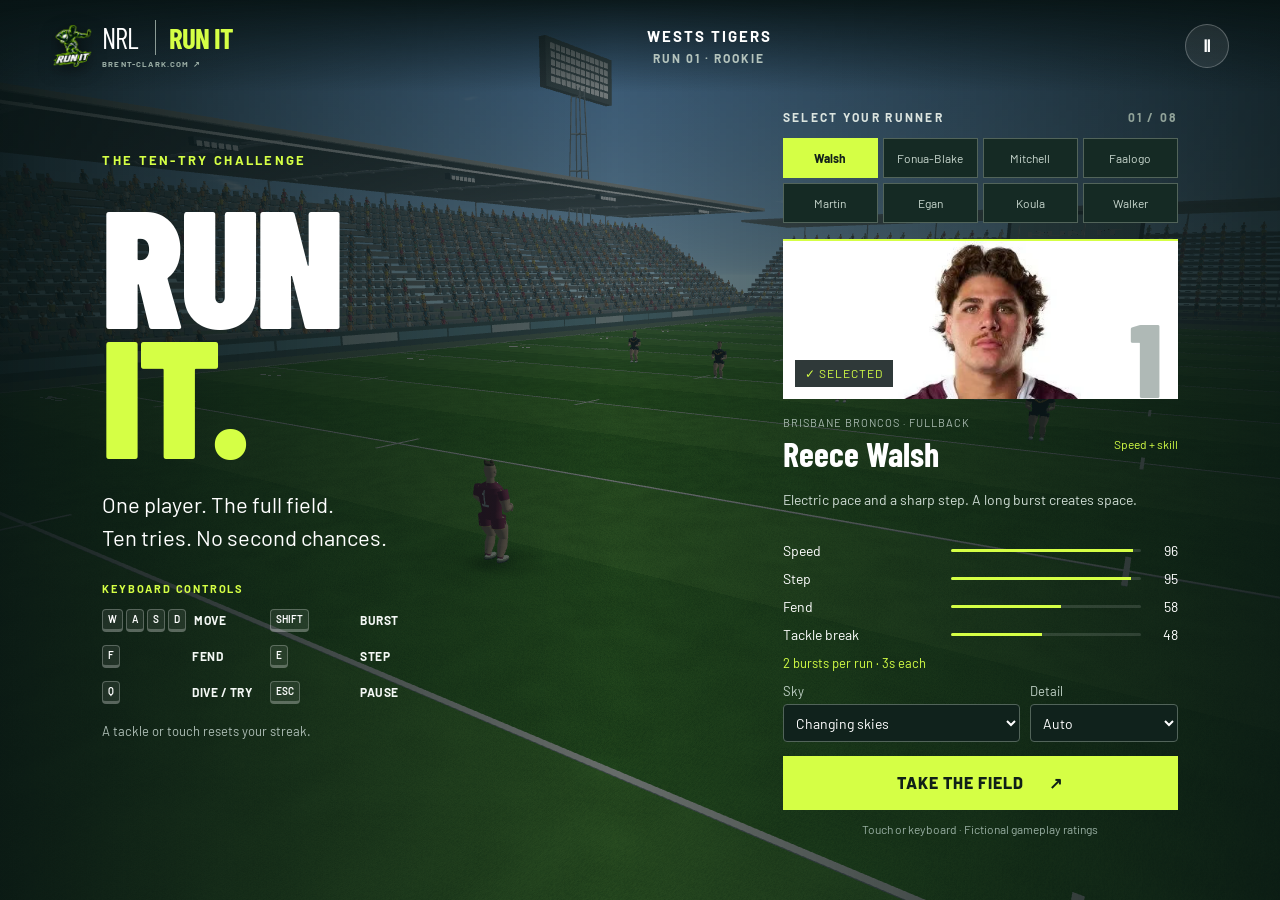
==== commit d899ce26: "Add Run It branding and home link" ====
--- a/index.html
+++ b/index.html
@@ -1 +1 @@
-<!doctype html><html lang="en"><head><meta charset="utf-8"><meta name="viewport" content="width=device-width,initial-scale=1,viewport-fit=cover"><title>NRL · Run It</title><link rel="preload" as="image" href="walsh.webp"><link rel="preload" as="image" href="fonua-blake.webp"><link rel="preload" as="image" href="mitchell.webp"><link rel="preload" as="image" href="faalogo.webp"><link rel="preload" as="image" href="martin.webp"><link rel="preload" as="image" href="egan.webp"><link rel="preload" as="image" href="koula.webp"><link rel="preload" as="image" href="walker.webp"><link rel="stylesheet" href="style.css?v=21"></head><body><canvas id="pitch" aria-label="Third-person rugby league game"></canvas><header><div class="brand">NRL <b>RUN IT</b></div><div class="match"><b id="team-name">WESTS TIGERS</b> <span id="level">RUN 01 · ROOKIE</span></div><button id="pause" aria-label="Pause game">Ⅱ</button></header><div id="hud" hidden><div id="runner-hud"></div><div class="score"><strong id="tries">0</strong><span>/ 10<br>CONSECUTIVE TRIES</span></div><div class="distance"><b id="metres">100</b> m to try line<div><i id="progress"></i></div></div><div id="weather-label"></div><div id="message" role="status"></div><div class="abilities"><div><kbd>SHIFT</kbd><b>BURST</b><span id="burst">Ready · 3 sec</span><div class="ability-meter" aria-hidden="true"><i id="burst-bar"></i></div></div><div><kbd>F</kbd><b>FEND</b><span id="fend">Ready</span><div class="ability-meter" aria-hidden="true"><i id="fend-bar"></i></div></div><div><kbd>E</kbd><b>STEP</b><span id="step">Ready</span><div class="ability-meter" aria-hidden="true"><i id="step-bar"></i></div></div><div><kbd>Q</kbd><b>GROUND IT</b><span>At the try line</span><div class="ability-meter" aria-hidden="true"><i id="ground-bar"></i></div></div></div><div class="move"><kbd>W</kbd><kbd>A</kbd><kbd>S</kbd><kbd>D</kbd> MOVE <span>ESC · PAUSE</span></div></div><main id="menu"><section class="intro"><div class="eyebrow">THE TEN-TRY CHALLENGE</div><h1>RUN<br><em>IT.</em></h1><p>One player. The full field.<br>Ten tries. No second chances.</p><div class="rule"><div class="controls-title">KEYBOARD CONTROLS</div><div class="menu-controls"><div><span class="keys"><kbd>W</kbd><kbd>A</kbd><kbd>S</kbd><kbd>D</kbd></span><b>Move</b></div><div><span class="keys"><kbd>SHIFT</kbd></span><b>Burst</b></div><div><span class="keys"><kbd>F</kbd></span><b>Fend</b></div><div><span class="keys"><kbd>E</kbd></span><b>Step</b></div><div><span class="keys"><kbd>Q</kbd></span><b>Dive / try</b></div><div><span class="keys"><kbd>ESC</kbd></span><b>Pause</b></div></div><small>A tackle or touch resets your streak.</small></div></section><section class="selection"><div class="eyebrow">SELECT YOUR RUNNER <span id="selection-count">01 / 08</span></div><div class="runner-picker" aria-label="Choose your attacker"><button id="pick-0" aria-pressed="true">Walsh</button><button id="pick-1" aria-pressed="false">Fonua-Blake</button><button id="pick-2" aria-pressed="false">Mitchell</button><button id="pick-3" aria-pressed="false">Faalogo</button><button id="pick-4" aria-pressed="false">Martin</button><button id="pick-5" aria-pressed="false">Egan</button><button id="pick-6" aria-pressed="false">Koula</button><button id="pick-7" aria-pressed="false">Walker</button></div><div class="portrait"><img id="player-photo" src="walsh.webp" alt="Reece Walsh in a Brisbane Broncos jersey"><div class="number" id="player-number">1</div><span class="selected">✓ SELECTED</span></div><div class="player-title"><div><small id="player-club">BRISBANE BRONCOS · FULLBACK</small><h2 id="player-name">Reece Walsh</h2></div><span class="role" id="player-style">SPEED<br>+ SKILL</span></div><p id="player-description"></p><div class="stats"><label>Speed <meter id="rating-0" min="0" max="100" value="50"></meter><span id="value-0">50</span></label><label>Step <meter id="rating-1" min="0" max="100" value="50"></meter><span id="value-1">50</span></label><label>Fend <meter id="rating-2" min="0" max="100" value="50"></meter><span id="value-2">50</span></label><label>Tackle break <meter id="rating-3" min="0" max="100" value="50"></meter><span id="value-3">50</span></label></div><div id="burst-info"></div><div class="scene-options"><label>Sky<select id="weather-select"><option value="auto">Changing skies</option><option value="clear">Clear afternoon</option><option value="clouds">Cloudy</option><option value="sunset">Sunset</option><option value="storm">Storm</option><option value="night">Night under lights</option></select></label><label>Detail<select id="detail-select"><option value="auto">Auto</option><option value="high">High</option><option value="performance">Performance</option></select></label></div><button class="primary" id="start">TAKE THE FIELD <span>↗</span></button><p class="footnote">Touch or keyboard · Fictional gameplay ratings</p></section></main><div id="overlay" hidden><canvas id="celebration-canvas" hidden aria-hidden="true"></canvas><div><div id="victory-banner" hidden><span>TEN-TRY CHAMPION</span><strong>10 FROM 10</strong><small id="victory-runner">REECE WALSH</small></div><div class="eyebrow" id="result-label">RUN OVER</div><h2 id="result-title">Tackled.</h2><p id="result-body"></p><button class="primary" id="again">TRY AGAIN</button><div class="continue-hint"><kbd>SPACE</kbd><span>OR</span><kbd>ENTER</kbd> CONTINUE</div><button class="secondary" id="choose">PLAYER SELECT</button></div></div><div id="unsupported" hidden>WebGL is unavailable. Please enable hardware acceleration and reload in a desktop browser.</div><div id="touch-controls" hidden><div id="thumbstick" aria-label="Drag to move in any direction"><span class="north">▲</span><span class="south">▼</span><span class="west">◀</span><span class="east">▶</span><div id="stick-knob"></div></div><div class="touch-skills"><button id="touch-burst" title="BURST (Shift)"><kbd>SHIFT</kbd><b>BURST</b><span id="touch-burst-status">Ready</span><div class="ability-meter" aria-hidden="true"><i id="touch-burst-bar"></i></div></button><button id="touch-fend" title="FEND (F)"><kbd>F</kbd><b>FEND</b><span id="touch-fend-status">Ready</span><div class="ability-meter" aria-hidden="true"><i id="touch-fend-bar"></i></div></button><button id="touch-step" title="STEP (E)"><kbd>E</kbd><b>STEP</b><span id="touch-step-status">Ready</span><div class="ability-meter" aria-hidden="true"><i id="touch-step-bar"></i></div></button><button id="touch-ground" title="DIVE / TRY (Q)"><kbd>Q</kbd><b>DIVE / TRY</b><span id="touch-ground-status">Ready</span><div class="ability-meter" aria-hidden="true"><i id="touch-ground-bar"></i></div></button></div></div><div id="rotate-screen" hidden><div><div class="rotate-symbol">↻</div><h2>Rotate to play</h2><p>Turn your phone sideways.<br>NRL Run It plays in landscape.</p><button id="rotate-button" class="primary">LANDSCAPE / FULL SCREEN</button></div></div><script type="module" src="game.js?v=21"></script></body></html>
+<!doctype html><html lang="en"><head><meta charset="utf-8"><meta name="viewport" content="width=device-width,initial-scale=1,viewport-fit=cover"><title>NRL · Run It</title><meta name="description" content="Choose your runner, beat ten increasingly difficult defensive teams and score ten consecutive tries."><meta name="theme-color" content="#0b1717"><link rel="icon" href="favicon.ico" sizes="any"><link rel="icon" type="image/png" sizes="32x32" href="favicon-32.png"><link rel="apple-touch-icon" href="apple-touch-icon.png"><link rel="manifest" href="site.webmanifest"><link rel="preload" as="image" href="walsh.webp"><link rel="preload" as="image" href="fonua-blake.webp"><link rel="preload" as="image" href="mitchell.webp"><link rel="preload" as="image" href="faalogo.webp"><link rel="preload" as="image" href="martin.webp"><link rel="preload" as="image" href="egan.webp"><link rel="preload" as="image" href="koula.webp"><link rel="preload" as="image" href="walker.webp"><link rel="stylesheet" href="style.css?v=22"></head><body><canvas id="pitch" aria-label="Third-person rugby league game"></canvas><header><a class="brand" href="https://www.brent-clark.com/" aria-label="Back to Brent Clark Games"><img class="brand-mark" src="run-it-icon-192.png" alt="" width="42" height="42"><span>NRL <b>RUN IT</b><small>BRENT-CLARK.COM ↗</small></span></a><div class="match"><b id="team-name">WESTS TIGERS</b> <span id="level">RUN 01 · ROOKIE</span></div><button id="pause" aria-label="Pause game">Ⅱ</button></header><div id="hud" hidden><div id="runner-hud"></div><div class="score"><strong id="tries">0</strong><span>/ 10<br>CONSECUTIVE TRIES</span></div><div class="distance"><b id="metres">100</b> m to try line<div><i id="progress"></i></div></div><div id="weather-label"></div><div id="message" role="status"></div><div class="abilities"><div><kbd>SHIFT</kbd><b>BURST</b><span id="burst">Ready · 3 sec</span><div class="ability-meter" aria-hidden="true"><i id="burst-bar"></i></div></div><div><kbd>F</kbd><b>FEND</b><span id="fend">Ready</span><div class="ability-meter" aria-hidden="true"><i id="fend-bar"></i></div></div><div><kbd>E</kbd><b>STEP</b><span id="step">Ready</span><div class="ability-meter" aria-hidden="true"><i id="step-bar"></i></div></div><div><kbd>Q</kbd><b>GROUND IT</b><span>At the try line</span><div class="ability-meter" aria-hidden="true"><i id="ground-bar"></i></div></div></div><div class="move"><kbd>W</kbd><kbd>A</kbd><kbd>S</kbd><kbd>D</kbd> MOVE <span>ESC · PAUSE</span></div></div><main id="menu"><section class="intro"><div class="eyebrow">THE TEN-TRY CHALLENGE</div><h1>RUN<br><em>IT.</em></h1><p>One player. The full field.<br>Ten tries. No second chances.</p><div class="rule"><div class="controls-title">KEYBOARD CONTROLS</div><div class="menu-controls"><div><span class="keys"><kbd>W</kbd><kbd>A</kbd><kbd>S</kbd><kbd>D</kbd></span><b>Move</b></div><div><span class="keys"><kbd>SHIFT</kbd></span><b>Burst</b></div><div><span class="keys"><kbd>F</kbd></span><b>Fend</b></div><div><span class="keys"><kbd>E</kbd></span><b>Step</b></div><div><span class="keys"><kbd>Q</kbd></span><b>Dive / try</b></div><div><span class="keys"><kbd>ESC</kbd></span><b>Pause</b></div></div><small>A tackle or touch resets your streak.</small></div></section><section class="selection"><div class="eyebrow">SELECT YOUR RUNNER <span id="selection-count">01 / 08</span></div><div class="runner-picker" aria-label="Choose your attacker"><button id="pick-0" aria-pressed="true">Walsh</button><button id="pick-1" aria-pressed="false">Fonua-Blake</button><button id="pick-2" aria-pressed="false">Mitchell</button><button id="pick-3" aria-pressed="false">Faalogo</button><button id="pick-4" aria-pressed="false">Martin</button><button id="pick-5" aria-pressed="false">Egan</button><button id="pick-6" aria-pressed="false">Koula</button><button id="pick-7" aria-pressed="false">Walker</button></div><div class="portrait"><img id="player-photo" src="walsh.webp" alt="Reece Walsh in a Brisbane Broncos jersey"><div class="number" id="player-number">1</div><span class="selected">✓ SELECTED</span></div><div class="player-title"><div><small id="player-club">BRISBANE BRONCOS · FULLBACK</small><h2 id="player-name">Reece Walsh</h2></div><span class="role" id="player-style">SPEED<br>+ SKILL</span></div><p id="player-description"></p><div class="stats"><label>Speed <meter id="rating-0" min="0" max="100" value="50"></meter><span id="value-0">50</span></label><label>Step <meter id="rating-1" min="0" max="100" value="50"></meter><span id="value-1">50</span></label><label>Fend <meter id="rating-2" min="0" max="100" value="50"></meter><span id="value-2">50</span></label><label>Tackle break <meter id="rating-3" min="0" max="100" value="50"></meter><span id="value-3">50</span></label></div><div id="burst-info"></div><div class="scene-options"><label>Sky<select id="weather-select"><option value="auto">Changing skies</option><option value="clear">Clear afternoon</option><option value="clouds">Cloudy</option><option value="sunset">Sunset</option><option value="storm">Storm</option><option value="night">Night under lights</option></select></label><label>Detail<select id="detail-select"><option value="auto">Auto</option><option value="high">High</option><option value="performance">Performance</option></select></label></div><button class="primary" id="start">TAKE THE FIELD <span>↗</span></button><p class="footnote">Touch or keyboard · Fictional gameplay ratings</p></section></main><div id="overlay" hidden><canvas id="celebration-canvas" hidden aria-hidden="true"></canvas><div><div id="victory-banner" hidden><span>TEN-TRY CHAMPION</span><strong>10 FROM 10</strong><small id="victory-runner">REECE WALSH</small></div><div class="eyebrow" id="result-label">RUN OVER</div><h2 id="result-title">Tackled.</h2><p id="result-body"></p><button class="primary" id="again">TRY AGAIN</button><div class="continue-hint"><kbd>SPACE</kbd><span>OR</span><kbd>ENTER</kbd> CONTINUE</div><button class="secondary" id="choose">PLAYER SELECT</button></div></div><div id="unsupported" hidden>WebGL is unavailable. Please enable hardware acceleration and reload in a desktop browser.</div><div id="touch-controls" hidden><div id="thumbstick" aria-label="Drag to move in any direction"><span class="north">▲</span><span class="south">▼</span><span class="west">◀</span><span class="east">▶</span><div id="stick-knob"></div></div><div class="touch-skills"><button id="touch-burst" title="BURST (Shift)"><kbd>SHIFT</kbd><b>BURST</b><span id="touch-burst-status">Ready</span><div class="ability-meter" aria-hidden="true"><i id="touch-burst-bar"></i></div></button><button id="touch-fend" title="FEND (F)"><kbd>F</kbd><b>FEND</b><span id="touch-fend-status">Ready</span><div class="ability-meter" aria-hidden="true"><i id="touch-fend-bar"></i></div></button><button id="touch-step" title="STEP (E)"><kbd>E</kbd><b>STEP</b><span id="touch-step-status">Ready</span><div class="ability-meter" aria-hidden="true"><i id="touch-step-bar"></i></div></button><button id="touch-ground" title="DIVE / TRY (Q)"><kbd>Q</kbd><b>DIVE / TRY</b><span id="touch-ground-status">Ready</span><div class="ability-meter" aria-hidden="true"><i id="touch-ground-bar"></i></div></button></div></div><div id="rotate-screen" hidden><div><div class="rotate-symbol">↻</div><h2>Rotate to play</h2><p>Turn your phone sideways.<br>NRL Run It plays in landscape.</p><button id="rotate-button" class="primary">LANDSCAPE / FULL SCREEN</button></div></div><script type="module" src="game.js?v=21"></script></body></html>
--- a/style.css
+++ b/style.css
@@ -39,3 +39,6 @@
 @keyframes victory-arrival{from{opacity:0;transform:translateY(-70px) scale(.72) skew(-5deg)}to{opacity:1;transform:translateY(0) scale(1) skew(-5deg)}}
 @media(max-height:600px){#overlay[data-state="victory"]>div{padding:12px 32px}#victory-banner{margin-bottom:8px;padding:7px 24px}#victory-banner strong{font-size:45px;margin:5px 0}#overlay[data-state="victory"] #result-title{font-size:52px;margin:8px 0}#overlay[data-state="victory"] #result-body{font-size:14px;margin:5px auto}#overlay[data-state="victory"] .primary{margin-top:8px;padding:10px}.continue-hint{margin-top:6px!important}}
 @media(prefers-reduced-motion:reduce){#victory-banner{animation:none}}
+
+.brand{display:flex;align-items:center;gap:9px;color:#fff;text-decoration:none}.brand-mark{width:42px;height:42px;object-fit:contain;filter:drop-shadow(0 4px 8px #0008)}.brand>span{display:block;line-height:1}.brand small{display:block;margin-top:7px;color:#9db0a7;font:700 8px Barlow,Arial,sans-serif;letter-spacing:1.15px;transition:color .15s}.brand:hover small{color:var(--lime)}
+@media(max-width:760px){.brand-mark{width:36px;height:36px}.brand>span{font-size:20px}.brand b{margin-left:7px;padding-left:7px}.brand small{font-size:7px;letter-spacing:.75px;margin-top:5px}}
